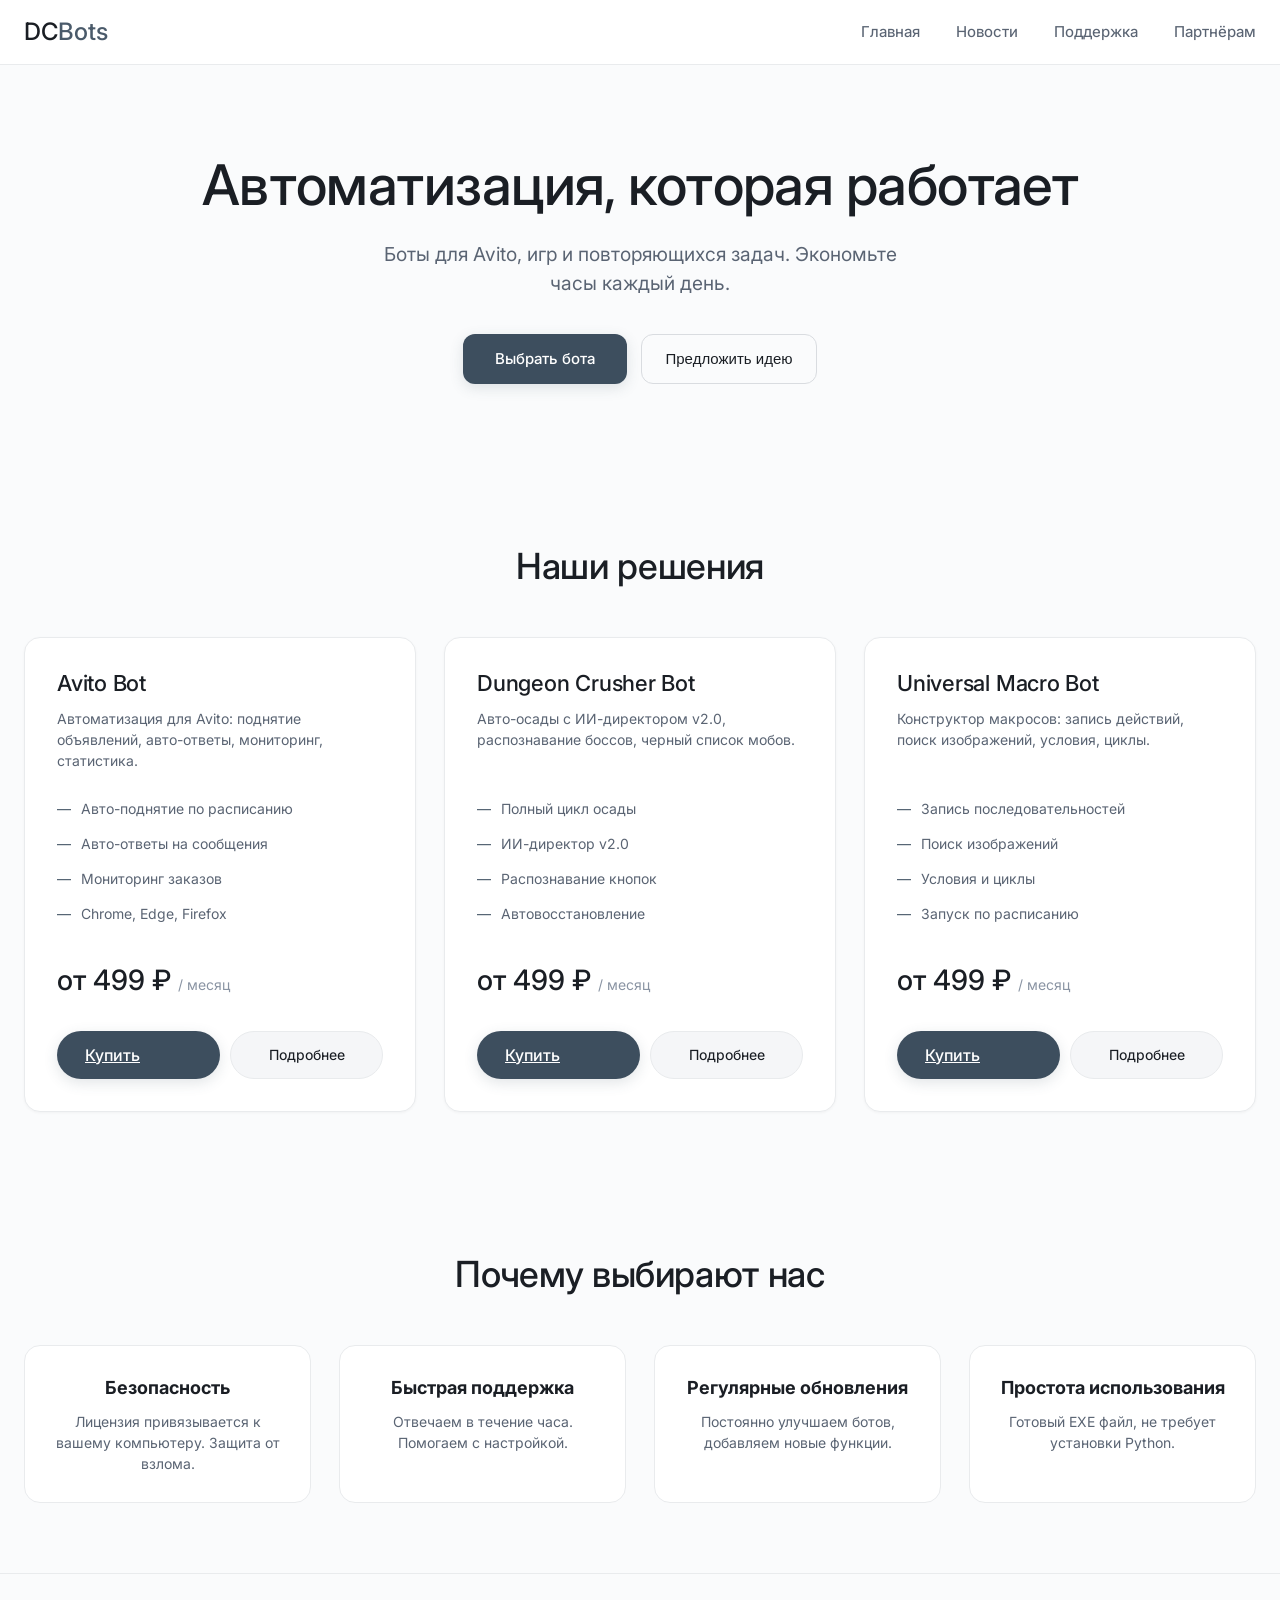
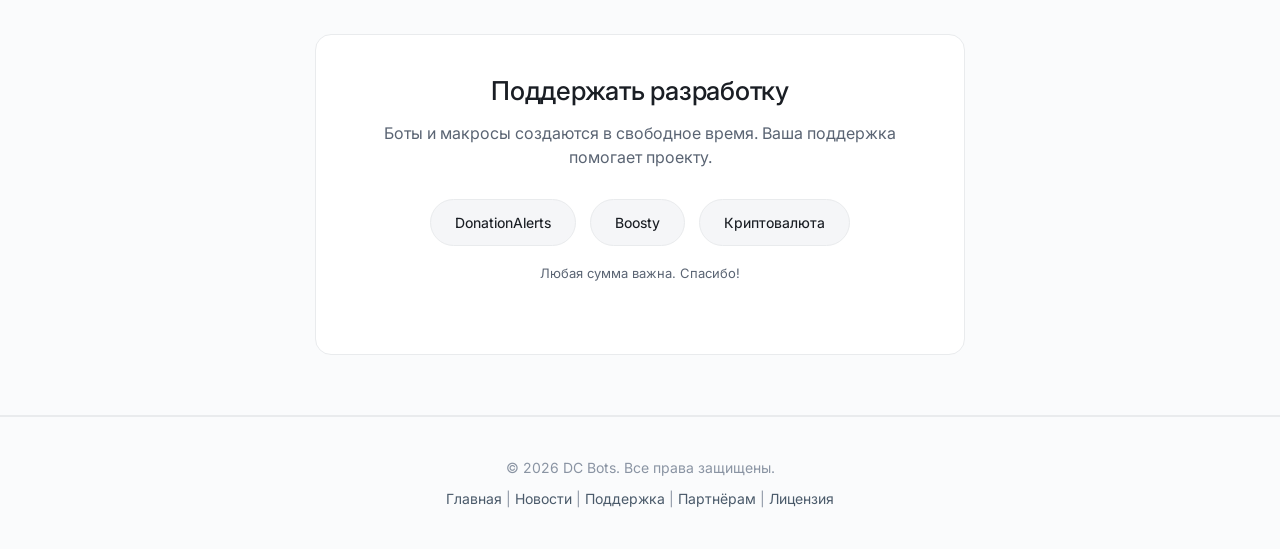
==== index.html @ a315b51d "Update index.html" ====
<!DOCTYPE html>
<html lang="ru">
	<head>
		<link rel="icon" type="image/png" href="/favicon-96x96.png" sizes="96x96" />
		<link rel="icon" type="image/svg+xml" href="/favicon.svg" />
		<link rel="shortcut icon" href="/favicon.ico" />
		<link rel="apple-touch-icon" sizes="180x180" href="/apple-touch-icon.png" />
		<meta name="apple-mobile-web-app-title" content="Digital Craft" />
		<link rel="manifest" href="/site.webmanifest" />
		<meta charset="UTF-8">
			<meta name="viewport" content="width=device-width, initial-scale=1.0">
				<title>DC Bots — автоматизация Avito, игр и макросов</title>
				<meta name="description" content="DC Bots: автоматизация для Avito, Dungeon Crusher, Universal Macro Bot.">
					<meta name="keywords" content="автоматизация, бот для авито, бот для игр, макросы">
						<meta name="author" content="DC Bots">
							<meta name="robots" content="index, follow">
								<link rel="icon" href="data:image/svg+xml,%3Csvg xmlns='http://www.w3.org/2000/svg' viewBox='0 0 100 100'%3E%3Crect width='100' height='100' fill='%234a5a6a'/%3E%3Ctext x='50' y='67' text-anchor='middle' fill='white' font-size='50' font-weight='500'%3EDC%3C/text%3E%3C/svg%3E">
									<link rel="canonical" href="https://www.dsbot.su/">
										<link rel="preconnect" href="https://fonts.googleapis.com">
											<link rel="preconnect" href="https://fonts.gstatic.com" crossorigin="">
												<link href="https://fonts.googleapis.com/css2?family=Inter:ital,opsz,wght@0,14..32,100..900;1,14..32,100..900&display=swap" rel="stylesheet">
													<style>
														* { margin: 0; padding: 0; box-sizing: border-box; }
														:root {
														--bg: #fafbfc; --card: #fff; --border: #e9ebed; --border-hover: #d9dce0;
														--text: #1a1e24; --text-secondary: #5a6473; --text-muted: #8a94a3;
														--accent: #4a5a6a; --accent-hover: #2c3a4a; --cta: #3d4e5e; --cta-hover: #2c3a4a;
														}
														body { font-family: 'Inter', sans-serif; background: var(--bg); color: var(--text); line-height: 1.5; min-height: 100vh; }
														.container { max-width: 1280px; margin: 0 auto; padding: 0 24px; }
														h1, h2, h3 { font-weight: 500; line-height: 1.25; letter-spacing: -0.01em; }
														h1 { font-size: clamp(2.25rem, 5vw, 3.5rem); margin-bottom: 1.25rem; }
														h2 { font-size: clamp(1.75rem, 3.5vw, 2.25rem); margin-bottom: 0.75rem; }
														.header { position: fixed; top: 0; left: 0; right: 0; z-index: 1000; padding: 14px 0; background: rgba(255,255,255,0.92); backdrop-filter: blur(8px); border-bottom: 1px solid var(--border); }
														.header-inner { display: flex; justify-content: space-between; align-items: center; flex-wrap: wrap; gap: 24px; }
														.logo { font-size: 24px; font-weight: 500; color: var(--text); text-decoration: none; }
														.logo span { color: var(--accent); }
														.nav { display: flex; gap: 36px; flex-wrap: wrap; }
														.nav a { color: var(--text-secondary); text-decoration: none; font-weight: 450; font-size: 15px; padding: 6px 0; }
														.nav a:hover { color: var(--text); }
														.btn { display: inline-flex; align-items: center; justify-content: center; padding: 10px 24px; border-radius: 12px; text-decoration: none; font-weight: 450; font-size: 15px; transition: all 0.2s; cursor: pointer; border: none; gap: 8px; white-space: nowrap; }
														.btn-primary { background: var(--accent); color: white; }
														.btn-primary:hover { background: var(--accent-hover); transform: translateY(-1px); box-shadow: 0 4px 12px rgba(0,0,0,0.08); }
														.btn-outline { background: transparent; border: 1px solid var(--border-hover); color: var(--text); }
														.btn-outline:hover { border-color: var(--accent); background: #f5f6f8; }
														.btn-buy { background: var(--cta); color: white; font-weight: 500; padding: 12px 28px; box-shadow: 0 4px 14px rgba(61,78,94,0.15); border-radius: 40px; }
														.btn-buy:hover { background: var(--cta-hover); transform: translateY(-2px); box-shadow: 0 6px 18px rgba(61,78,94,0.2); }
														.hero { padding: 150px 0 90px; text-align: center; }
														.hero p { font-size: 1.2rem; color: var(--text-secondary); max-width: 560px; margin: 0 auto 36px; }
														.hero-buttons { display: flex; gap: 14px; justify-content: center; flex-wrap: wrap; }
														.hero-buttons .btn-primary { background: var(--cta); box-shadow: 0 4px 14px rgba(61,78,94,0.15); font-weight: 500; padding: 14px 32px; }
														.bots { padding: 70px 0; }
														.section-title { text-align: center; margin-bottom: 48px; }
														.grid { display: grid; grid-template-columns: repeat(auto-fit, minmax(320px, 1fr)); gap: 28px; }
														.bot-card { background: var(--card); border: 1px solid var(--border); border-radius: 16px; padding: 32px; display: flex; flex-direction: column; box-shadow: 0 1px 3px rgba(0,0,0,0.04); transition: all 0.2s; }
														.bot-card:hover { transform: translateY(-4px); border-color: var(--border-hover); box-shadow: 0 12px 28px rgba(0,0,0,0.08); }
														.bot-card h3 { font-size: 22px; margin-bottom: 10px; }
														.bot-card p { color: var(--text-secondary); margin-bottom: 20px; font-size: 14px; flex-grow: 1; }
														.bot-features { list-style: none; margin-bottom: 28px; }
														.bot-features li { padding: 7px 0; color: var(--text-secondary); font-size: 14px; display: flex; align-items: center; gap: 10px; }
														.bot-features li::before { content: "—"; color: var(--accent); }
														.price { font-size: 28px; font-weight: 500; margin-bottom: 20px; }
														.price small { font-size: 14px; color: var(--text-muted); font-weight: 400; }
														.bot-actions { display: flex; gap: 10px; margin-top: 10px; }
														.bot-actions .btn-buy { flex: 1; }
														.bot-actions .bot-link { flex: 1; display: inline-flex; align-items: center; justify-content: center; padding: 12px 22px; background: #f5f6f8; border: 1px solid var(--border); color: var(--text); text-decoration: none; border-radius: 40px; font-weight: 450; font-size: 14px; }
														.bot-actions .bot-link:hover { background: var(--bg); border-color: var(--border-hover); }
														.features { padding: 70px 0; background: transparent; }
														.features-grid { display: grid; grid-template-columns: repeat(auto-fit, minmax(250px, 1fr)); gap: 28px; }
														.feature-item { text-align: center; padding: 28px 22px; background: var(--card); border: 1px solid var(--border); border-radius: 16px; }
														.feature-item h4 { margin-bottom: 10px; font-size: 18px; }
														.feature-item p { color: var(--text-secondary); font-size: 14px; }
														.support-author { padding: 60px 0; border-top: 1px solid var(--border); border-bottom: 1px solid var(--border); }
														.support-card { background: var(--card); border: 1px solid var(--border); border-radius: 16px; padding: 40px 36px; text-align: center; max-width: 650px; margin: 0 auto; }
														.support-card h3 { font-size: 26px; margin-bottom: 14px; }
														.support-card p { color: var(--text-secondary); margin-bottom: 30px; }
														.support-buttons { display: flex; gap: 14px; justify-content: center; flex-wrap: wrap; }
														.btn-donate, .btn-boosty, .btn-crypto { padding: 12px 24px; border-radius: 40px; text-decoration: none; font-weight: 450; font-size: 14px; border: 1px solid var(--border); background: #f5f6f8; color: var(--text); }
														.btn-donate:hover, .btn-boosty:hover, .btn-crypto:hover { background: var(--bg); border-color: var(--border-hover); }
														.support-note { font-size: 13px; color: var(--text-muted); margin-top: 18px; }

														/* Модальные окна */
														.modal { display: none; position: fixed; z-index: 9999; left: 0; top: 0; width: 100%; height: 100%; background: rgba(0,0,0,0.4); backdrop-filter: blur(4px); align-items: center; justify-content: center; }
														.modal-content { background: var(--card); width: 90%; max-width: 650px; max-height: 80vh; overflow-y: auto; border-radius: 20px; border: 1px solid var(--border); box-shadow: 0 20px 40px rgba(0,0,0,0.15); }
														.modal-header { padding: 22px 26px; border-bottom: 1px solid var(--border); display: flex; justify-content: space-between; align-items: center; position: sticky; top: 0; background: var(--card); z-index: 10; }
														.modal-header h2 { font-size: 22px; margin: 0; font-weight: 500; }
														.close-modal { color: var(--text-muted); font-size: 28px; cursor: pointer; line-height: 1; }
														.close-modal:hover { color: var(--text); }
														.modal-body { padding: 24px; }
														.modal-body input, .modal-body textarea, .modal-body select { width: 100%; padding: 13px 16px; margin-bottom: 16px; background: #f5f6f8; border: 1px solid var(--border); border-radius: 12px; font-family: inherit; font-size: 15px; }
														.modal-body input:focus, .modal-body textarea:focus, .modal-body select:focus { outline: none; border-color: var(--accent); }
														.modal-body textarea { resize: vertical; min-height: 100px; }
														.modal-body button { width: 100%; background: var(--cta); color: white; border: none; padding: 14px; border-radius: 40px; font-size: 15px; font-weight: 500; cursor: pointer; box-shadow: 0 4px 14px rgba(61,78,94,0.15); }
														.modal-body button:hover { background: var(--cta-hover); }
														.detail-section { margin-bottom: 20px; }
														.detail-section h3 { font-size: 16px; margin-bottom: 10px; color: var(--text); }
														.detail-section ul { list-style: none; display: grid; grid-template-columns: repeat(2, 1fr); gap: 6px 16px; }
														.detail-section li { padding: 5px 0; color: var(--text-secondary); font-size: 13px; display: flex; align-items: center; gap: 8px; }
														.detail-section li::before { content: "—"; color: var(--accent); }
														.price-block { text-align: center; padding: 16px; background: #f5f6f8; border-radius: 12px; margin: 16px 0; }
														.price-block .price { font-size: 32px; margin-bottom: 5px; }

														.footer { border-top: 1px solid var(--border); padding: 40px 0; text-align: center; color: var(--text-muted); font-size: 14px; }
														.footer a { color: var(--accent); text-decoration: none; }
														.footer a:hover { color: var(--accent-hover); text-decoration: underline; }
														.loader-wrapper { position: fixed; top: 0; left: 0; width: 100%; height: 100%; background: var(--bg); display: flex; justify-content: center; align-items: center; z-index: 9998; transition: opacity 0.4s; }
														.loader { text-align: center; }
														.loader-logo { font-size: 48px; font-weight: 300; color: var(--accent); }
														.loader-text { margin-top: 16px; font-size: 16px; color: var(--accent); }
														.loader-dots { display: flex; justify-content: center; gap: 8px; margin-top: 16px; }
														.loader-dot { width: 10px; height: 10px; background: var(--accent); border-radius: 50%; animation: dotPulse 1.2s infinite; }
														.loader-dot:nth-child(2) { animation-delay: 0.2s; }
														.loader-dot:nth-child(3) { animation-delay: 0.4s; }
														@keyframes dotPulse { 0%,100%{opacity:0.6;transform:scale(1);} 50%{opacity:1;transform:scale(1.4);} }
														.loader-wrapper.hide { opacity: 0; visibility: hidden; }
														@media (max-width: 768px) {
														.container { padding: 0 18px; }
														.hero { padding: 130px 0 60px; }
														.header-inner { flex-direction: column; text-align: center; }
														.nav { justify-content: center; gap: 22px; }
														.grid { grid-template-columns: 1fr; }
														.support-buttons { flex-direction: column; }
														.btn-donate, .btn-boosty, .btn-crypto { width: 100%; }
														.bot-actions { flex-direction: column; }
														.detail-section ul { grid-template-columns: 1fr; }
														}
													</style>
												</head>
	<body>
		<div class="loader-wrapper" id="loader">
			<div class="loader">
				<div class="loader-logo">DC</div>
				<div class="loader-text">DC Bots</div>
				<div class="loader-dots">
					<div class="loader-dot"></div>
					<div class="loader-dot"></div>
					<div class="loader-dot"></div>
				</div>
			</div>
		</div>

		<script>
			window.addEventListener('load', function() {
			const loader = document.getElementById('loader');
			loader.classList.add('hide');
			setTimeout(() => loader.remove(), 400);
			});
		</script>

		<header class="header">
			<div class="container header-inner">
				<a href="index.html" class="logo">
					DC<span>Bots</span>
				</a>
				<div class="nav">
					<a href="index.html">Главная</a>
					<a href="news.html">Новости</a>
					<a href="support.html">Поддержка</a>
					<a href="partners.html">Партнёрам</a>
				</div>
			</div>
		</header>

		<section class="hero">
			<div class="container">
				<h1>Автоматизация, которая работает</h1>
				<p>Боты для Avito, игр и повторяющихся задач. Экономьте часы каждый день.</p>
				<div class="hero-buttons">
					<a href="#bots" class="btn btn-primary">Выбрать бота</a>
					<button class="btn btn-outline" id="openIdeaModalBtn">Предложить идею</button>
				</div>
			</div>
		</section>

		<!-- Модальное окно "Предложить идею" -->
		<div id="ideaModal" class="modal">
			<div class="modal-content">
				<div class="modal-header">
					<h2>Предложить идею</h2>
					<span class="close-modal" onclick="closeModal('ideaModal')">&times;</span>
				</div>
				<div class="modal-body">
					<form action="https://formsubmit.co/cheltypo@gmail.com" method="POST">
						<input type="hidden" name="_subject" value="Новая идея с сайта DC Bots">
							<input type="hidden" name="_captcha" value="false">
								<input type="text" name="name" placeholder="Ваше имя" required="">
									<input type="email" name="email" placeholder="Ваш email" required="">
										<textarea name="message" placeholder="Опишите вашу идею..." required=""></textarea>
										<button type="submit">Отправить</button>
									</form>
				</div>
			</div>
		</div>

		<!-- Модальное окно "Купить" -->
		<div id="buyModal" class="modal">
			<div class="modal-content">
				<div class="modal-header">
					<h2 id="buyModalTitle">Оформление заказа</h2>
					<span class="close-modal" onclick="closeModal('buyModal')">&times;</span>
				</div>
				<div class="modal-body">
					<form action="https://formsubmit.co/cheltypo@gmail.com" method="POST">
						<input type="hidden" name="_subject" value="Заказ с сайта DC Bots">
							<input type="hidden" name="_captcha" value="false">
								<input type="hidden" name="product" id="buyProduct">
									<input type="hidden" name="tariff" id="buyTariff">
										<input type="text" name="name" placeholder="Ваше имя" required="">
											<input type="text" name="contact" placeholder="Telegram или Email" required="">
												<select name="payment_method" required="">
													<option value="">Способ оплаты</option>
													<option value="Карта Сбербанк">Карта Сбербанк</option>
													<option value="Карта Тинькофф">Карта Тинькофф</option>
													<option value="ЮMoney">ЮMoney</option>
													<option value="Криптовалюта USDT">Криптовалюта USDT</option>
												</select>
												<textarea name="comment" placeholder="Комментарий (необязательно)"></textarea>
												<button type="submit">Отправить заявку</button>
											</form>
					<p style="color: var(--text-muted); font-size: 12px; text-align: center; margin-top: 15px;">После отправки с вами свяжутся для уточнения деталей.</p>
				</div>
			</div>
		</div>

		<!-- Модальное окно "Подробнее" для Avito Bot -->
		<div id="detailAvitoModal" class="modal">
			<div class="modal-content">
				<div class="modal-header">
					<h2>Avito Bot</h2>
					<span class="close-modal" onclick="closeModal('detailAvitoModal')">&times;</span>
				</div>
				<div class="modal-body">
					<p style="color: var(--text-secondary); margin-bottom: 16px; font-size: 14px;">Автоматизация для Avito: поднятие объявлений, авто-ответы, мониторинг, статистика.</p>
					<div class="detail-section">
						<h3>Возможности</h3>
						<ul>
							<li>Авто-поднятие по расписанию</li>
							<li>Авто-ответы на сообщения</li>
							<li>Мониторинг заказов</li>
							<li>Статистика просмотров</li>
							<li>Chrome, Edge, Firefox</li>
							<li>Уведомления в Telegram</li>
						</ul>
					</div>
					<div class="price-block">
						<div class="price">
							от 499 ₽ <small>/ месяц</small>
						</div>
						<p style="color: var(--text-muted); font-size: 13px;">3 месяца — 1199 ₽ • Навсегда — 2999 ₽</p>
					</div>
					<div style="display: flex; gap: 12px;">
						<button class="btn-buy" style="flex: 1;" onclick="closeModal('detailAvitoModal'); openBuyModal('Avito Bot', '1 месяц - 499 ₽');">Купить</button>
						<button class="btn-outline" style="flex: 1; border-radius: 40px;" onclick="closeModal('detailAvitoModal');">Закрыть</button>
					</div>
				</div>
			</div>
		</div>

		<!-- Модальное окно "Подробнее" для Dungeon Crusher Bot -->
		<div id="detailDungeonModal" class="modal">
			<div class="modal-content">
				<div class="modal-header">
					<h2>Dungeon Crusher Bot</h2>
					<span class="close-modal" onclick="closeModal('detailDungeonModal')">&times;</span>
				</div>
				<div class="modal-body">
					<p style="color: var(--text-secondary); margin-bottom: 16px; font-size: 14px;">Авто-осады с ИИ-директором v2.0. Бот учится на ваших действиях.</p>
					<div class="detail-section">
						<h3>Возможности</h3>
						<ul>
							<li>Полный цикл осады</li>
							<li>ИИ-директор v2.0</li>
							<li>Распознавание кнопок</li>
							<li>Черный список мобов</li>
							<li>Автовосстановление</li>
							<li>Статистика и графики</li>
						</ul>
					</div>
					<div class="price-block">
						<div class="price">
							от 499 ₽ <small>/ месяц</small>
						</div>
						<p style="color: var(--text-muted); font-size: 13px;">3 месяца — 1199 ₽ • Навсегда — 2999 ₽</p>
					</div>
					<div style="display: flex; gap: 12px;">
						<button class="btn-buy" style="flex: 1;" onclick="closeModal('detailDungeonModal'); openBuyModal('Dungeon Crusher Bot', '1 месяц - 499 ₽');">Купить</button>
						<button class="btn-outline" style="flex: 1; border-radius: 40px;" onclick="closeModal('detailDungeonModal');">Закрыть</button>
					</div>
				</div>
			</div>
		</div>

		<!-- Модальное окно "Подробнее" для Universal Macro Bot -->
		<div id="detailMacroModal" class="modal">
			<div class="modal-content">
				<div class="modal-header">
					<h2>Universal Macro Bot</h2>
					<span class="close-modal" onclick="closeModal('detailMacroModal')">&times;</span>
				</div>
				<div class="modal-body">
					<p style="color: var(--text-secondary); margin-bottom: 16px; font-size: 14px;">Конструктор макросов: запись, поиск изображений, условия, циклы.</p>
					<div class="detail-section">
						<h3>Возможности</h3>
						<ul>
							<li>Запись действий</li>
							<li>Поиск изображений</li>
							<li>Условия (if/else)</li>
							<li>Циклы (for/while)</li>
							<li>Запуск по расписанию</li>
							<li>Визуальный редактор</li>
						</ul>
					</div>
					<div class="price-block">
						<div class="price">
							от 499 ₽ <small>/ месяц</small>
						</div>
						<p style="color: var(--text-muted); font-size: 13px;">3 месяца — 1199 ₽ • Навсегда — 2999 ₽</p>
					</div>
					<div style="display: flex; gap: 12px;">
						<button class="btn-buy" style="flex: 1;" onclick="closeModal('detailMacroModal'); openBuyModal('Universal Macro Bot', '1 месяц - 499 ₽');">Купить</button>
						<button class="btn-outline" style="flex: 1; border-radius: 40px;" onclick="closeModal('detailMacroModal');">Закрыть</button>
					</div>
				</div>
			</div>
		</div>

		<!-- Модальное окно "Лицензия" -->
		<div id="licenseModal" class="modal">
			<div class="modal-content">
				<div class="modal-header">
					<h2>Лицензионное соглашение</h2>
					<span class="close-modal" onclick="closeModal('licenseModal')">&times;</span>
				</div>
				<div class="modal-body">
					<p style="margin-bottom: 16px;">© 2026 DC Bots. Все права защищены.</p>
					<p style="margin-bottom: 16px;">Настоящее лицензионное соглашение регулирует использование материалов сайта dsbot.su и программного обеспечения DC Bots.</p>
					<h3 style="font-size: 16px; margin: 16px 0 8px;">1. Авторские права</h3>
					<p style="color: var(--text-secondary); font-size: 14px;">Все материалы сайта являются интеллектуальной собственностью DC Bots.</p>
					<h3 style="font-size: 16px; margin: 16px 0 8px;">2. Использование материалов</h3>
					<p style="color: var(--text-secondary); font-size: 14px;">Запрещается копирование, распространение, модификация материалов без письменного разрешения.</p>
					<h3 style="font-size: 16px; margin: 16px 0 8px;">3. Программное обеспечение</h3>
					<p style="color: var(--text-secondary); font-size: 14px;">Программы распространяются на условиях платной лицензии. Запрещается декомпиляция и передача ключей третьим лицам.</p>
					<button class="btn-buy" style="width: 100%; margin-top: 20px;" onclick="closeModal('licenseModal')">Закрыть</button>
				</div>
			</div>
		</div>

		<section id="bots" class="bots">
			<div class="container">
				<h2 class="section-title">Наши решения</h2>
				<div class="grid">
					<div class="bot-card">
						<h3>Avito Bot</h3>
						<p>Автоматизация для Avito: поднятие объявлений, авто-ответы, мониторинг, статистика.</p>
						<ul class="bot-features">
							<li>Авто-поднятие по расписанию</li>
							<li>Авто-ответы на сообщения</li>
							<li>Мониторинг заказов</li>
							<li>Chrome, Edge, Firefox</li>
						</ul>
						<div class="price">
							от 499 ₽ <small>/ месяц</small>
						</div>
						<div class="bot-actions">
							<a href="#" class="btn-buy" onclick="openBuyModal('Avito Bot', '1 месяц - 499 ₽'); return false;">Купить</a>
							<a href="#" class="bot-link" onclick="openModal('detailAvitoModal'); return false;">Подробнее</a>
						</div>
					</div>
					<div class="bot-card">
						<h3>Dungeon Crusher Bot</h3>
						<p>Авто-осады с ИИ-директором v2.0, распознавание боссов, черный список мобов.</p>
						<ul class="bot-features">
							<li>Полный цикл осады</li>
							<li>ИИ-директор v2.0</li>
							<li>Распознавание кнопок</li>
							<li>Автовосстановление</li>
						</ul>
						<div class="price">
							от 499 ₽ <small>/ месяц</small>
						</div>
						<div class="bot-actions">
							<a href="#" class="btn-buy" onclick="openBuyModal('Dungeon Crusher Bot', '1 месяц - 499 ₽'); return false;">Купить</a>
							<a href="#" class="bot-link" onclick="openModal('detailDungeonModal'); return false;">Подробнее</a>
						</div>
					</div>
					<div class="bot-card">
						<h3>Universal Macro Bot</h3>
						<p>Конструктор макросов: запись действий, поиск изображений, условия, циклы.</p>
						<ul class="bot-features">
							<li>Запись последовательностей</li>
							<li>Поиск изображений</li>
							<li>Условия и циклы</li>
							<li>Запуск по расписанию</li>
						</ul>
						<div class="price">
							от 499 ₽ <small>/ месяц</small>
						</div>
						<div class="bot-actions">
							<a href="#" class="btn-buy" onclick="openBuyModal('Universal Macro Bot', '1 месяц - 499 ₽'); return false;">Купить</a>
							<a href="#" class="bot-link" onclick="openModal('detailMacroModal'); return false;">Подробнее</a>
						</div>
					</div>
				</div>
			</div>
		</section>

		<section class="features">
			<div class="container">
				<h2 class="section-title">Почему выбирают нас</h2>
				<div class="features-grid">
					<div class="feature-item">
						<h4>Безопасность</h4>
						<p>Лицензия привязывается к вашему компьютеру. Защита от взлома.</p>
					</div>
					<div class="feature-item">
						<h4>Быстрая поддержка</h4>
						<p>Отвечаем в течение часа. Помогаем с настройкой.</p>
					</div>
					<div class="feature-item">
						<h4>Регулярные обновления</h4>
						<p>Постоянно улучшаем ботов, добавляем новые функции.</p>
					</div>
					<div class="feature-item">
						<h4>Простота использования</h4>
						<p>Готовый EXE файл, не требует установки Python.</p>
					</div>
				</div>
			</div>
		</section>

		<section class="support-author">
			<div class="container">
				<div class="support-card">
					<h3>Поддержать разработку</h3>
					<p>Боты и макросы создаются в свободное время. Ваша поддержка помогает проекту.</p>
					<div class="support-buttons">
						<a href="https://www.donationalerts.com/r/alibobao" target="_blank" class="btn-donate">DonationAlerts</a>
						<a href="https://boosty.to/alibobao/single-payment/donation/793850/target?share=target_link" target="_blank" class="btn-boosty">Boosty</a>
						<a href="#" class="btn-crypto" id="cryptoBtn">Криптовалюта</a>
					</div>
					<div id="cryptoAddresses" style="display: none; margin-top: 15px;">
						<p>
							<strong>USDT (TRC20):</strong> TXxxx...yyy
						</p>
						<p>
							<strong>BTC:</strong> bc1q...xyz
						</p>
					</div>
					<p class="support-note">Любая сумма важна. Спасибо!</p>
				</div>
			</div>
		</section>

		<footer class="footer">
			<div class="container">
				<p>© 2026 DC Bots. Все права защищены.</p>
				<p style="margin-top: 10px;">
					<a href="index.html">Главная</a> |
					<a href="news.html">Новости</a> |
					<a href="support.html">Поддержка</a> |
					<a href="partners.html">Партнёрам</a> |
					<a href="#" onclick="openModal('licenseModal'); return false;">Лицензия</a>
				</p>
			</div>
		</footer>

		<script>
			function openModal(modalId) {
			document.getElementById(modalId).style.display = 'flex';
			document.body.style.overflow = 'hidden';
			}

			function closeModal(modalId) {
			document.getElementById(modalId).style.display = 'none';
			document.body.style.overflow = 'auto';
			}

			function openBuyModal(product, tariff) {
			document.getElementById('buyProduct').value = product;
			document.getElementById('buyTariff').value = tariff;
			document.getElementById('buyModalTitle').textContent = product + ' — ' + tariff;
			openModal('buyModal');
			}

			document.getElementById('openIdeaModalBtn').addEventListener('click', () => openModal('ideaModal'));

			window.addEventListener('click', (e) => {
			if (e.target.classList.contains('modal')) {
			e.target.style.display = 'none';
			document.body.style.overflow = 'auto';
			}
			});

			document.addEventListener('keydown', (e) => {
			if (e.key === 'Escape') {
			document.querySelectorAll('.modal').forEach(m => { m.style.display = 'none'; });
			document.body.style.overflow = 'auto';
			}
			});

			document.getElementById('cryptoBtn')?.addEventListener('click', (e) => {
			e.preventDefault();
			const div = document.getElementById('cryptoAddresses');
			div.style.display = div.style.display === 'none' ? 'block' : 'none';
			});
		</script>
	</body>
</html>
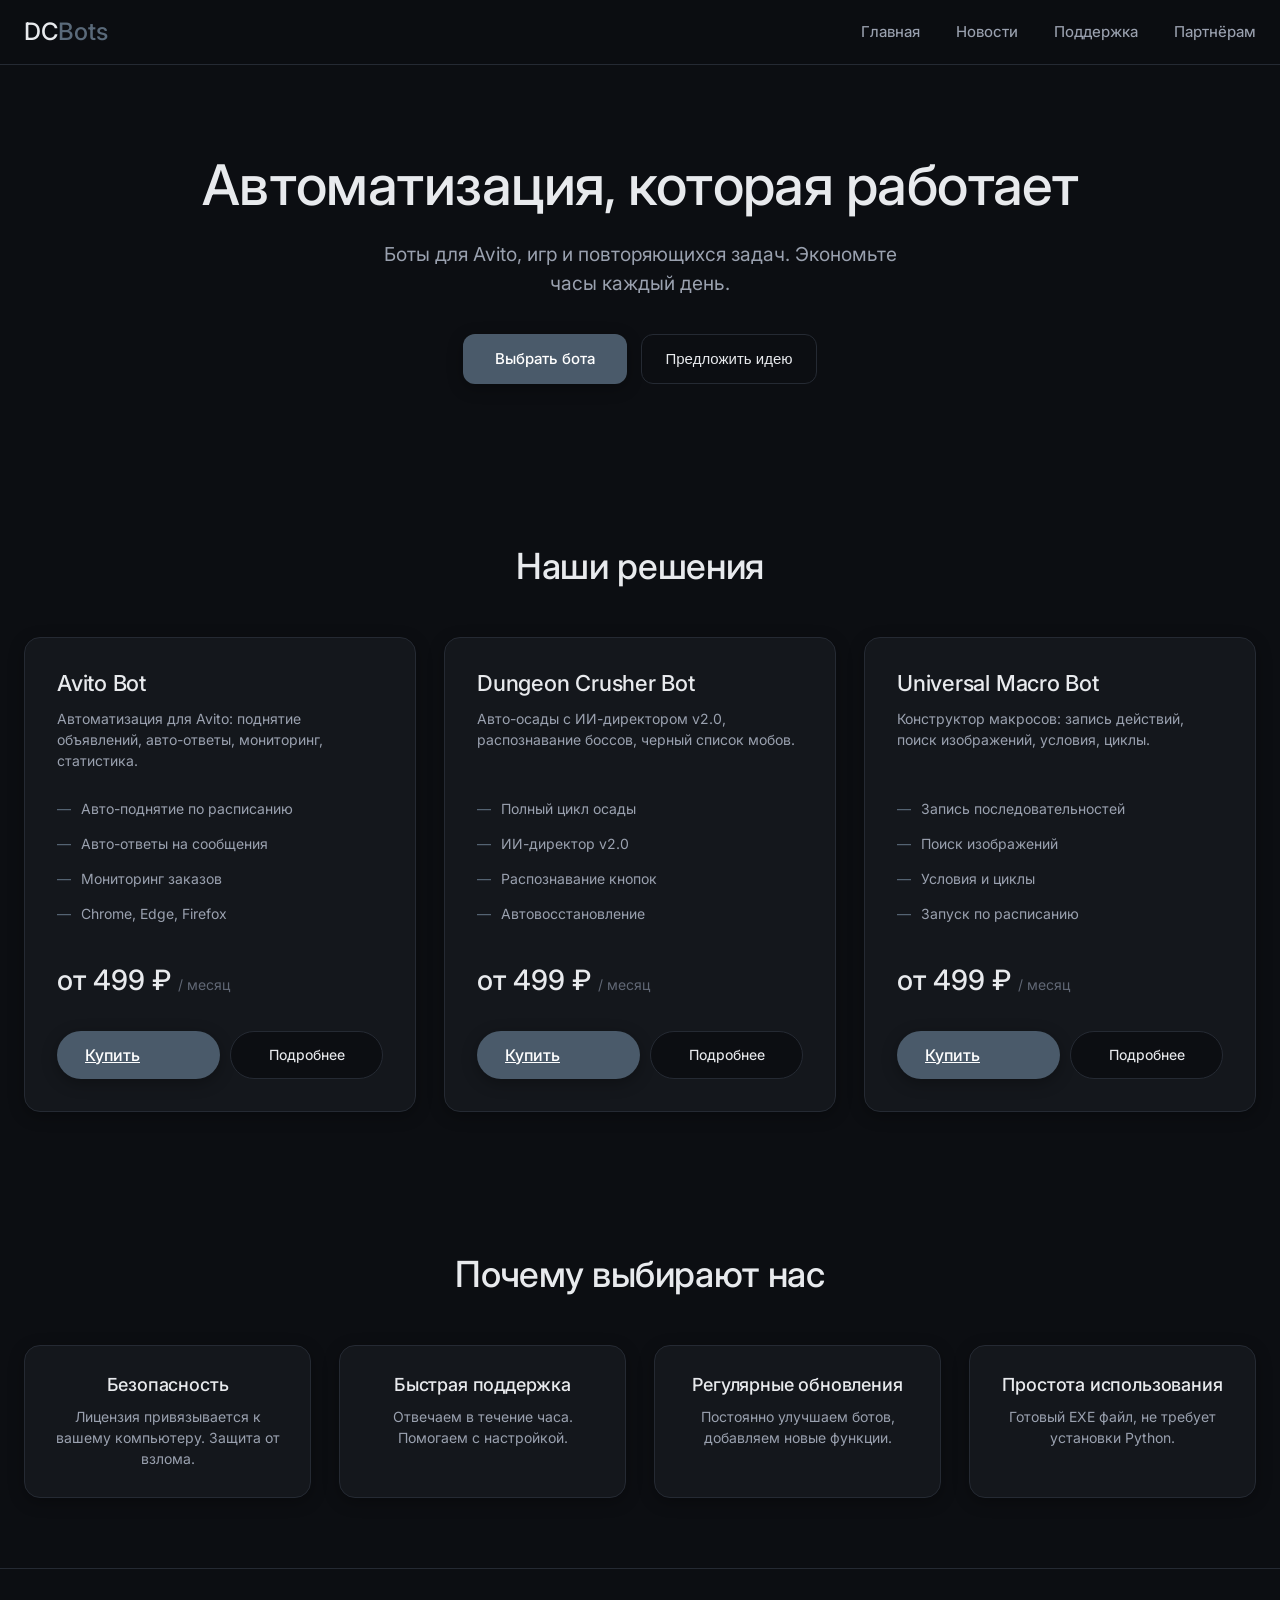
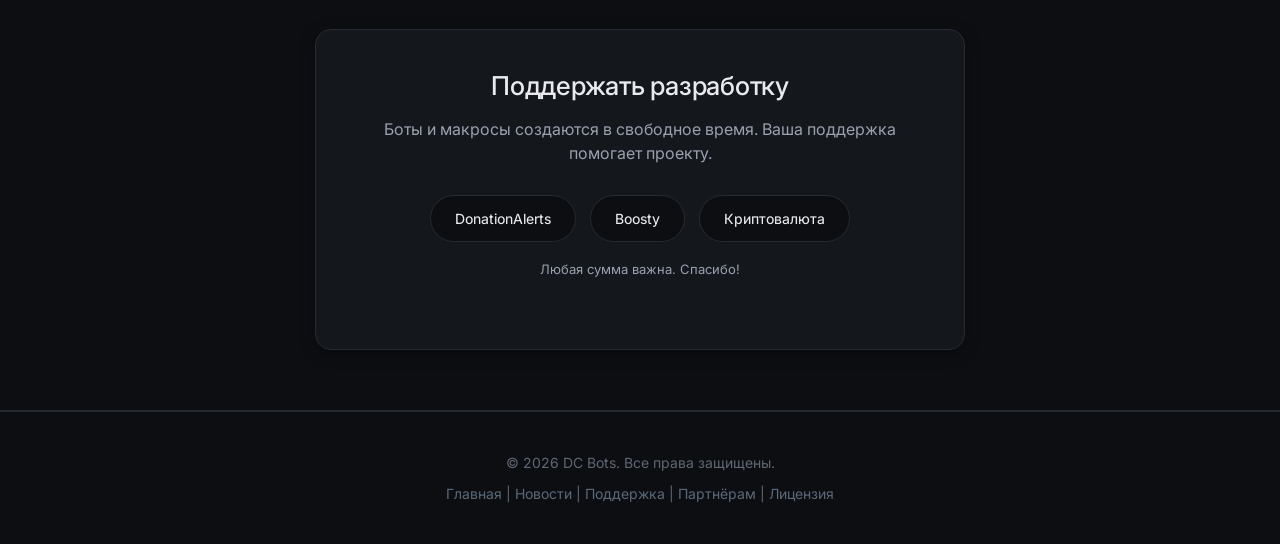
==== commit fe622a15: "Update index.html" ====
--- a/index.html
+++ b/index.html
@@ -1,12 +1,6 @@
 <!DOCTYPE html>
 <html lang="ru">
 	<head>
-		<link rel="icon" type="image/png" href="/favicon-96x96.png" sizes="96x96" />
-		<link rel="icon" type="image/svg+xml" href="/favicon.svg" />
-		<link rel="shortcut icon" href="/favicon.ico" />
-		<link rel="apple-touch-icon" sizes="180x180" href="/apple-touch-icon.png" />
-		<meta name="apple-mobile-web-app-title" content="Digital Craft" />
-		<link rel="manifest" href="/site.webmanifest" />
 		<meta charset="UTF-8">
 			<meta name="viewport" content="width=device-width, initial-scale=1.0">
 				<title>DC Bots — автоматизация Avito, игр и макросов</title>
@@ -14,118 +8,25 @@
 					<meta name="keywords" content="автоматизация, бот для авито, бот для игр, макросы">
 						<meta name="author" content="DC Bots">
 							<meta name="robots" content="index, follow">
-								<link rel="icon" href="data:image/svg+xml,%3Csvg xmlns='http://www.w3.org/2000/svg' viewBox='0 0 100 100'%3E%3Crect width='100' height='100' fill='%234a5a6a'/%3E%3Ctext x='50' y='67' text-anchor='middle' fill='white' font-size='50' font-weight='500'%3EDC%3C/text%3E%3C/svg%3E">
-									<link rel="canonical" href="https://www.dsbot.su/">
-										<link rel="preconnect" href="https://fonts.googleapis.com">
-											<link rel="preconnect" href="https://fonts.gstatic.com" crossorigin="">
-												<link href="https://fonts.googleapis.com/css2?family=Inter:ital,opsz,wght@0,14..32,100..900;1,14..32,100..900&display=swap" rel="stylesheet">
-													<style>
-														* { margin: 0; padding: 0; box-sizing: border-box; }
-														:root {
-														--bg: #fafbfc; --card: #fff; --border: #e9ebed; --border-hover: #d9dce0;
-														--text: #1a1e24; --text-secondary: #5a6473; --text-muted: #8a94a3;
-														--accent: #4a5a6a; --accent-hover: #2c3a4a; --cta: #3d4e5e; --cta-hover: #2c3a4a;
-														}
-														body { font-family: 'Inter', sans-serif; background: var(--bg); color: var(--text); line-height: 1.5; min-height: 100vh; }
-														.container { max-width: 1280px; margin: 0 auto; padding: 0 24px; }
-														h1, h2, h3 { font-weight: 500; line-height: 1.25; letter-spacing: -0.01em; }
-														h1 { font-size: clamp(2.25rem, 5vw, 3.5rem); margin-bottom: 1.25rem; }
-														h2 { font-size: clamp(1.75rem, 3.5vw, 2.25rem); margin-bottom: 0.75rem; }
-														.header { position: fixed; top: 0; left: 0; right: 0; z-index: 1000; padding: 14px 0; background: rgba(255,255,255,0.92); backdrop-filter: blur(8px); border-bottom: 1px solid var(--border); }
-														.header-inner { display: flex; justify-content: space-between; align-items: center; flex-wrap: wrap; gap: 24px; }
-														.logo { font-size: 24px; font-weight: 500; color: var(--text); text-decoration: none; }
-														.logo span { color: var(--accent); }
-														.nav { display: flex; gap: 36px; flex-wrap: wrap; }
-														.nav a { color: var(--text-secondary); text-decoration: none; font-weight: 450; font-size: 15px; padding: 6px 0; }
-														.nav a:hover { color: var(--text); }
-														.btn { display: inline-flex; align-items: center; justify-content: center; padding: 10px 24px; border-radius: 12px; text-decoration: none; font-weight: 450; font-size: 15px; transition: all 0.2s; cursor: pointer; border: none; gap: 8px; white-space: nowrap; }
-														.btn-primary { background: var(--accent); color: white; }
-														.btn-primary:hover { background: var(--accent-hover); transform: translateY(-1px); box-shadow: 0 4px 12px rgba(0,0,0,0.08); }
-														.btn-outline { background: transparent; border: 1px solid var(--border-hover); color: var(--text); }
-														.btn-outline:hover { border-color: var(--accent); background: #f5f6f8; }
-														.btn-buy { background: var(--cta); color: white; font-weight: 500; padding: 12px 28px; box-shadow: 0 4px 14px rgba(61,78,94,0.15); border-radius: 40px; }
-														.btn-buy:hover { background: var(--cta-hover); transform: translateY(-2px); box-shadow: 0 6px 18px rgba(61,78,94,0.2); }
-														.hero { padding: 150px 0 90px; text-align: center; }
-														.hero p { font-size: 1.2rem; color: var(--text-secondary); max-width: 560px; margin: 0 auto 36px; }
-														.hero-buttons { display: flex; gap: 14px; justify-content: center; flex-wrap: wrap; }
-														.hero-buttons .btn-primary { background: var(--cta); box-shadow: 0 4px 14px rgba(61,78,94,0.15); font-weight: 500; padding: 14px 32px; }
-														.bots { padding: 70px 0; }
-														.section-title { text-align: center; margin-bottom: 48px; }
-														.grid { display: grid; grid-template-columns: repeat(auto-fit, minmax(320px, 1fr)); gap: 28px; }
-														.bot-card { background: var(--card); border: 1px solid var(--border); border-radius: 16px; padding: 32px; display: flex; flex-direction: column; box-shadow: 0 1px 3px rgba(0,0,0,0.04); transition: all 0.2s; }
-														.bot-card:hover { transform: translateY(-4px); border-color: var(--border-hover); box-shadow: 0 12px 28px rgba(0,0,0,0.08); }
-														.bot-card h3 { font-size: 22px; margin-bottom: 10px; }
-														.bot-card p { color: var(--text-secondary); margin-bottom: 20px; font-size: 14px; flex-grow: 1; }
-														.bot-features { list-style: none; margin-bottom: 28px; }
-														.bot-features li { padding: 7px 0; color: var(--text-secondary); font-size: 14px; display: flex; align-items: center; gap: 10px; }
-														.bot-features li::before { content: "—"; color: var(--accent); }
-														.price { font-size: 28px; font-weight: 500; margin-bottom: 20px; }
-														.price small { font-size: 14px; color: var(--text-muted); font-weight: 400; }
-														.bot-actions { display: flex; gap: 10px; margin-top: 10px; }
-														.bot-actions .btn-buy { flex: 1; }
-														.bot-actions .bot-link { flex: 1; display: inline-flex; align-items: center; justify-content: center; padding: 12px 22px; background: #f5f6f8; border: 1px solid var(--border); color: var(--text); text-decoration: none; border-radius: 40px; font-weight: 450; font-size: 14px; }
-														.bot-actions .bot-link:hover { background: var(--bg); border-color: var(--border-hover); }
-														.features { padding: 70px 0; background: transparent; }
-														.features-grid { display: grid; grid-template-columns: repeat(auto-fit, minmax(250px, 1fr)); gap: 28px; }
-														.feature-item { text-align: center; padding: 28px 22px; background: var(--card); border: 1px solid var(--border); border-radius: 16px; }
-														.feature-item h4 { margin-bottom: 10px; font-size: 18px; }
-														.feature-item p { color: var(--text-secondary); font-size: 14px; }
-														.support-author { padding: 60px 0; border-top: 1px solid var(--border); border-bottom: 1px solid var(--border); }
-														.support-card { background: var(--card); border: 1px solid var(--border); border-radius: 16px; padding: 40px 36px; text-align: center; max-width: 650px; margin: 0 auto; }
-														.support-card h3 { font-size: 26px; margin-bottom: 14px; }
-														.support-card p { color: var(--text-secondary); margin-bottom: 30px; }
-														.support-buttons { display: flex; gap: 14px; justify-content: center; flex-wrap: wrap; }
-														.btn-donate, .btn-boosty, .btn-crypto { padding: 12px 24px; border-radius: 40px; text-decoration: none; font-weight: 450; font-size: 14px; border: 1px solid var(--border); background: #f5f6f8; color: var(--text); }
-														.btn-donate:hover, .btn-boosty:hover, .btn-crypto:hover { background: var(--bg); border-color: var(--border-hover); }
-														.support-note { font-size: 13px; color: var(--text-muted); margin-top: 18px; }
-
-														/* Модальные окна */
-														.modal { display: none; position: fixed; z-index: 9999; left: 0; top: 0; width: 100%; height: 100%; background: rgba(0,0,0,0.4); backdrop-filter: blur(4px); align-items: center; justify-content: center; }
-														.modal-content { background: var(--card); width: 90%; max-width: 650px; max-height: 80vh; overflow-y: auto; border-radius: 20px; border: 1px solid var(--border); box-shadow: 0 20px 40px rgba(0,0,0,0.15); }
-														.modal-header { padding: 22px 26px; border-bottom: 1px solid var(--border); display: flex; justify-content: space-between; align-items: center; position: sticky; top: 0; background: var(--card); z-index: 10; }
-														.modal-header h2 { font-size: 22px; margin: 0; font-weight: 500; }
-														.close-modal { color: var(--text-muted); font-size: 28px; cursor: pointer; line-height: 1; }
-														.close-modal:hover { color: var(--text); }
-														.modal-body { padding: 24px; }
-														.modal-body input, .modal-body textarea, .modal-body select { width: 100%; padding: 13px 16px; margin-bottom: 16px; background: #f5f6f8; border: 1px solid var(--border); border-radius: 12px; font-family: inherit; font-size: 15px; }
-														.modal-body input:focus, .modal-body textarea:focus, .modal-body select:focus { outline: none; border-color: var(--accent); }
-														.modal-body textarea { resize: vertical; min-height: 100px; }
-														.modal-body button { width: 100%; background: var(--cta); color: white; border: none; padding: 14px; border-radius: 40px; font-size: 15px; font-weight: 500; cursor: pointer; box-shadow: 0 4px 14px rgba(61,78,94,0.15); }
-														.modal-body button:hover { background: var(--cta-hover); }
-														.detail-section { margin-bottom: 20px; }
-														.detail-section h3 { font-size: 16px; margin-bottom: 10px; color: var(--text); }
-														.detail-section ul { list-style: none; display: grid; grid-template-columns: repeat(2, 1fr); gap: 6px 16px; }
-														.detail-section li { padding: 5px 0; color: var(--text-secondary); font-size: 13px; display: flex; align-items: center; gap: 8px; }
-														.detail-section li::before { content: "—"; color: var(--accent); }
-														.price-block { text-align: center; padding: 16px; background: #f5f6f8; border-radius: 12px; margin: 16px 0; }
-														.price-block .price { font-size: 32px; margin-bottom: 5px; }
-
-														.footer { border-top: 1px solid var(--border); padding: 40px 0; text-align: center; color: var(--text-muted); font-size: 14px; }
-														.footer a { color: var(--accent); text-decoration: none; }
-														.footer a:hover { color: var(--accent-hover); text-decoration: underline; }
-														.loader-wrapper { position: fixed; top: 0; left: 0; width: 100%; height: 100%; background: var(--bg); display: flex; justify-content: center; align-items: center; z-index: 9998; transition: opacity 0.4s; }
-														.loader { text-align: center; }
-														.loader-logo { font-size: 48px; font-weight: 300; color: var(--accent); }
-														.loader-text { margin-top: 16px; font-size: 16px; color: var(--accent); }
-														.loader-dots { display: flex; justify-content: center; gap: 8px; margin-top: 16px; }
-														.loader-dot { width: 10px; height: 10px; background: var(--accent); border-radius: 50%; animation: dotPulse 1.2s infinite; }
-														.loader-dot:nth-child(2) { animation-delay: 0.2s; }
-														.loader-dot:nth-child(3) { animation-delay: 0.4s; }
-														@keyframes dotPulse { 0%,100%{opacity:0.6;transform:scale(1);} 50%{opacity:1;transform:scale(1.4);} }
-														.loader-wrapper.hide { opacity: 0; visibility: hidden; }
-														@media (max-width: 768px) {
-														.container { padding: 0 18px; }
-														.hero { padding: 130px 0 60px; }
-														.header-inner { flex-direction: column; text-align: center; }
-														.nav { justify-content: center; gap: 22px; }
-														.grid { grid-template-columns: 1fr; }
-														.support-buttons { flex-direction: column; }
-														.btn-donate, .btn-boosty, .btn-crypto { width: 100%; }
-														.bot-actions { flex-direction: column; }
-														.detail-section ul { grid-template-columns: 1fr; }
-														}
-													</style>
-												</head>
+
+								<!-- Фавиконы -->
+								<link rel="icon" type="image/png" sizes="96x96" href="/favicon-96x96.png">
+									<link rel="icon" type="image/svg+xml" href="/favicon.svg">
+										<link rel="shortcut icon" href="/favicon.ico">
+											<link rel="apple-touch-icon" sizes="180x180" href="/apple-touch-icon.png">
+												<meta name="apple-mobile-web-app-title" content="DC Bots">
+													<link rel="manifest" href="/site.webmanifest">
+
+														<link rel="canonical" href="https://www.dsbot.su/">
+
+															<!-- Шрифт Inter -->
+															<link rel="preconnect" href="https://fonts.googleapis.com">
+																<link rel="preconnect" href="https://fonts.gstatic.com" crossorigin="">
+																	<link href="https://fonts.googleapis.com/css2?family=Inter:ital,opsz,wght@0,14..32,100..900;1,14..32,100..900&display=swap" rel="stylesheet">
+
+																		<!-- Основной CSS -->
+																		<link rel="stylesheet" href="css/style.css">
+</head>
 	<body>
 		<div class="loader-wrapper" id="loader">
 			<div class="loader">
--- a/css/style.css
+++ b/css/style.css
@@ -0,0 +1,686 @@
+/* ============================================
+   DC BOTS — МРАЧНЫЙ ТЁМНЫЙ СТИЛЬ
+   ============================================ */
+
+* {
+    margin: 0;
+    padding: 0;
+    box-sizing: border-box;
+}
+
+:root {
+    --bg: #0c0e12;
+    --card: #14171c;
+    --card-hover: #181c23;
+    --border: #252a33;
+    --border-hover: #3a4150;
+    --text: #e8eaed;
+    --text-secondary: #9aa1af;
+    --text-muted: #606774;
+    --accent: #5a6a7a;
+    --accent-hover: #6e8092;
+    --cta: #4a5a6a;
+    --cta-hover: #5a6e80;
+    --shadow: 0 4px 16px rgba(0, 0, 0, 0.3);
+    --shadow-hover: 0 8px 24px rgba(0, 0, 0, 0.4);
+}
+
+body {
+    font-family: 'Inter', -apple-system, BlinkMacSystemFont, 'Segoe UI', Roboto, sans-serif;
+    background: var(--bg);
+    color: var(--text);
+    line-height: 1.5;
+    min-height: 100vh;
+    -webkit-font-smoothing: antialiased;
+    -moz-osx-font-smoothing: grayscale;
+}
+
+.container {
+    max-width: 1280px;
+    margin: 0 auto;
+    padding: 0 24px;
+}
+
+h1, h2, h3, h4, h5, h6 {
+    font-weight: 500;
+    line-height: 1.25;
+    letter-spacing: -0.01em;
+    color: var(--text);
+}
+
+h1 {
+    font-size: clamp(2.25rem, 5vw, 3.5rem);
+    margin-bottom: 1.25rem;
+}
+
+h2 {
+    font-size: clamp(1.75rem, 3.5vw, 2.25rem);
+    margin-bottom: 0.75rem;
+}
+
+/* ===== ХЕДЕР ===== */
+.header {
+    position: fixed;
+    top: 0;
+    left: 0;
+    right: 0;
+    z-index: 1000;
+    padding: 14px 0;
+    background: rgba(12, 14, 18, 0.92);
+    backdrop-filter: blur(8px);
+    -webkit-backdrop-filter: blur(8px);
+    border-bottom: 1px solid var(--border);
+}
+
+.header-inner {
+    display: flex;
+    justify-content: space-between;
+    align-items: center;
+    flex-wrap: wrap;
+    gap: 24px;
+}
+
+.logo {
+    font-size: 24px;
+    font-weight: 500;
+    color: var(--text);
+    text-decoration: none;
+}
+
+.logo span {
+    color: var(--accent);
+}
+
+.nav {
+    display: flex;
+    gap: 36px;
+    flex-wrap: wrap;
+}
+
+.nav a {
+    color: var(--text-secondary);
+    text-decoration: none;
+    font-weight: 450;
+    font-size: 15px;
+    padding: 6px 0;
+    transition: color 0.2s;
+}
+
+.nav a:hover {
+    color: var(--text);
+}
+
+/* ===== КНОПКИ ===== */
+.btn {
+    display: inline-flex;
+    align-items: center;
+    justify-content: center;
+    padding: 10px 24px;
+    border-radius: 12px;
+    text-decoration: none;
+    font-weight: 450;
+    font-size: 15px;
+    transition: all 0.2s;
+    cursor: pointer;
+    border: none;
+    gap: 8px;
+    white-space: nowrap;
+}
+
+.btn-primary {
+    background: var(--accent);
+    color: white;
+}
+
+.btn-primary:hover {
+    background: var(--accent-hover);
+    transform: translateY(-1px);
+    box-shadow: var(--shadow);
+}
+
+.btn-outline {
+    background: transparent;
+    border: 1px solid var(--border);
+    color: var(--text);
+}
+
+.btn-outline:hover {
+    border-color: var(--border-hover);
+    background: var(--card);
+}
+
+.btn-buy {
+    background: var(--cta);
+    color: white;
+    font-weight: 500;
+    padding: 12px 28px;
+    box-shadow: var(--shadow);
+    border-radius: 40px;
+}
+
+.btn-buy:hover {
+    background: var(--cta-hover);
+    transform: translateY(-2px);
+    box-shadow: var(--shadow-hover);
+}
+
+/* ===== ГЛАВНЫЙ ЭКРАН ===== */
+.hero {
+    padding: 150px 0 90px;
+    text-align: center;
+}
+
+.hero p {
+    font-size: 1.2rem;
+    color: var(--text-secondary);
+    max-width: 560px;
+    margin: 0 auto 36px;
+}
+
+.hero-buttons {
+    display: flex;
+    gap: 14px;
+    justify-content: center;
+    flex-wrap: wrap;
+}
+
+.hero-buttons .btn-primary {
+    background: var(--cta);
+    box-shadow: var(--shadow);
+    font-weight: 500;
+    padding: 14px 32px;
+}
+
+/* ===== КАРТОЧКИ ПРОДУКТОВ ===== */
+.bots {
+    padding: 70px 0;
+}
+
+.section-title {
+    text-align: center;
+    margin-bottom: 48px;
+    color: var(--text);
+}
+
+.grid {
+    display: grid;
+    grid-template-columns: repeat(auto-fit, minmax(320px, 1fr));
+    gap: 28px;
+}
+
+.bot-card {
+    background: var(--card);
+    border: 1px solid var(--border);
+    border-radius: 16px;
+    padding: 32px;
+    display: flex;
+    flex-direction: column;
+    box-shadow: var(--shadow);
+    transition: all 0.2s;
+}
+
+.bot-card:hover {
+    transform: translateY(-4px);
+    border-color: var(--border-hover);
+    box-shadow: var(--shadow-hover);
+    background: var(--card-hover);
+}
+
+.bot-card h3 {
+    font-size: 22px;
+    margin-bottom: 10px;
+}
+
+.bot-card p {
+    color: var(--text-secondary);
+    margin-bottom: 20px;
+    font-size: 14px;
+    flex-grow: 1;
+}
+
+.bot-features {
+    list-style: none;
+    margin-bottom: 28px;
+}
+
+.bot-features li {
+    padding: 7px 0;
+    color: var(--text-secondary);
+    font-size: 14px;
+    display: flex;
+    align-items: center;
+    gap: 10px;
+}
+
+.bot-features li::before {
+    content: "—";
+    color: var(--accent);
+}
+
+.price {
+    font-size: 28px;
+    font-weight: 500;
+    margin-bottom: 20px;
+    color: var(--text);
+}
+
+.price small {
+    font-size: 14px;
+    color: var(--text-muted);
+    font-weight: 400;
+}
+
+.bot-actions {
+    display: flex;
+    gap: 10px;
+    margin-top: 10px;
+}
+
+.bot-actions .btn-buy {
+    flex: 1;
+}
+
+.bot-actions .bot-link {
+    flex: 1;
+    display: inline-flex;
+    align-items: center;
+    justify-content: center;
+    padding: 12px 22px;
+    background: var(--bg);
+    border: 1px solid var(--border);
+    color: var(--text);
+    text-decoration: none;
+    border-radius: 40px;
+    font-weight: 450;
+    font-size: 14px;
+    transition: all 0.2s;
+}
+
+.bot-actions .bot-link:hover {
+    background: var(--card);
+    border-color: var(--border-hover);
+}
+
+/* ===== ПРЕИМУЩЕСТВА ===== */
+.features {
+    padding: 70px 0;
+    background: transparent;
+}
+
+.features-grid {
+    display: grid;
+    grid-template-columns: repeat(auto-fit, minmax(250px, 1fr));
+    gap: 28px;
+}
+
+.feature-item {
+    text-align: center;
+    padding: 28px 22px;
+    background: var(--card);
+    border: 1px solid var(--border);
+    border-radius: 16px;
+    box-shadow: var(--shadow);
+}
+
+.feature-item h4 {
+    margin-bottom: 10px;
+    font-size: 18px;
+}
+
+.feature-item p {
+    color: var(--text-secondary);
+    font-size: 14px;
+}
+
+/* ===== ПОДДЕРЖКА АВТОРА ===== */
+.support-author {
+    padding: 60px 0;
+    border-top: 1px solid var(--border);
+    border-bottom: 1px solid var(--border);
+}
+
+.support-card {
+    background: var(--card);
+    border: 1px solid var(--border);
+    border-radius: 16px;
+    padding: 40px 36px;
+    text-align: center;
+    max-width: 650px;
+    margin: 0 auto;
+    box-shadow: var(--shadow);
+}
+
+.support-card h3 {
+    font-size: 26px;
+    margin-bottom: 14px;
+}
+
+.support-card p {
+    color: var(--text-secondary);
+    margin-bottom: 30px;
+}
+
+.support-buttons {
+    display: flex;
+    gap: 14px;
+    justify-content: center;
+    flex-wrap: wrap;
+}
+
+.btn-donate,
+.btn-boosty,
+.btn-crypto {
+    padding: 12px 24px;
+    border-radius: 40px;
+    text-decoration: none;
+    font-weight: 450;
+    font-size: 14px;
+    border: 1px solid var(--border);
+    background: var(--bg);
+    color: var(--text);
+    transition: all 0.2s;
+}
+
+.btn-donate:hover,
+.btn-boosty:hover,
+.btn-crypto:hover {
+    background: var(--card);
+    border-color: var(--border-hover);
+}
+
+.support-note {
+    font-size: 13px;
+    color: var(--text-muted);
+    margin-top: 18px;
+}
+
+/* ===== МОДАЛЬНЫЕ ОКНА ===== */
+.modal {
+    display: none;
+    position: fixed;
+    z-index: 9999;
+    left: 0;
+    top: 0;
+    width: 100%;
+    height: 100%;
+    background: rgba(0, 0, 0, 0.7);
+    backdrop-filter: blur(6px);
+    -webkit-backdrop-filter: blur(6px);
+    align-items: center;
+    justify-content: center;
+}
+
+.modal-content {
+    background: var(--card);
+    width: 90%;
+    max-width: 650px;
+    max-height: 80vh;
+    overflow-y: auto;
+    border-radius: 20px;
+    border: 1px solid var(--border);
+    box-shadow: var(--shadow-hover);
+}
+
+.modal-header {
+    padding: 22px 26px;
+    border-bottom: 1px solid var(--border);
+    display: flex;
+    justify-content: space-between;
+    align-items: center;
+    position: sticky;
+    top: 0;
+    background: var(--card);
+    z-index: 10;
+}
+
+.modal-header h2 {
+    font-size: 22px;
+    margin: 0;
+    font-weight: 500;
+}
+
+.close-modal {
+    color: var(--text-muted);
+    font-size: 28px;
+    cursor: pointer;
+    line-height: 1;
+    transition: color 0.2s;
+}
+
+.close-modal:hover {
+    color: var(--text);
+}
+
+.modal-body {
+    padding: 24px;
+}
+
+.modal-body input,
+.modal-body textarea,
+.modal-body select {
+    width: 100%;
+    padding: 13px 16px;
+    margin-bottom: 16px;
+    background: var(--bg);
+    border: 1px solid var(--border);
+    border-radius: 12px;
+    font-family: inherit;
+    font-size: 15px;
+    color: var(--text);
+}
+
+.modal-body input:focus,
+.modal-body textarea:focus,
+.modal-body select:focus {
+    outline: none;
+    border-color: var(--accent);
+}
+
+.modal-body input::placeholder,
+.modal-body textarea::placeholder {
+    color: var(--text-muted);
+}
+
+.modal-body textarea {
+    resize: vertical;
+    min-height: 100px;
+}
+
+.modal-body button {
+    width: 100%;
+    background: var(--cta);
+    color: white;
+    border: none;
+    padding: 14px;
+    border-radius: 40px;
+    font-size: 15px;
+    font-weight: 500;
+    cursor: pointer;
+    box-shadow: var(--shadow);
+    transition: all 0.2s;
+}
+
+.modal-body button:hover {
+    background: var(--cta-hover);
+}
+
+/* ===== ДЕТАЛИ В МОДАЛКАХ ===== */
+.detail-section {
+    margin-bottom: 20px;
+}
+
+.detail-section h3 {
+    font-size: 16px;
+    margin-bottom: 10px;
+    color: var(--text);
+}
+
+.detail-section ul {
+    list-style: none;
+    display: grid;
+    grid-template-columns: repeat(2, 1fr);
+    gap: 6px 16px;
+}
+
+.detail-section li {
+    padding: 5px 0;
+    color: var(--text-secondary);
+    font-size: 13px;
+    display: flex;
+    align-items: center;
+    gap: 8px;
+}
+
+.detail-section li::before {
+    content: "—";
+    color: var(--accent);
+}
+
+.price-block {
+    text-align: center;
+    padding: 16px;
+    background: var(--bg);
+    border-radius: 12px;
+    margin: 16px 0;
+    border: 1px solid var(--border);
+}
+
+.price-block .price {
+    font-size: 32px;
+    margin-bottom: 5px;
+}
+
+/* ===== ФУТЕР ===== */
+.footer {
+    border-top: 1px solid var(--border);
+    padding: 40px 0;
+    text-align: center;
+    color: var(--text-muted);
+    font-size: 14px;
+    background: transparent;
+}
+
+.footer a {
+    color: var(--accent);
+    text-decoration: none;
+    transition: color 0.2s;
+}
+
+.footer a:hover {
+    color: var(--accent-hover);
+    text-decoration: underline;
+}
+
+/* ===== ЛОАДЕР ===== */
+.loader-wrapper {
+    position: fixed;
+    top: 0;
+    left: 0;
+    width: 100%;
+    height: 100%;
+    background: var(--bg);
+    display: flex;
+    justify-content: center;
+    align-items: center;
+    z-index: 9998;
+    transition: opacity 0.4s ease, visibility 0.4s ease;
+}
+
+.loader {
+    text-align: center;
+}
+
+.loader-logo {
+    font-size: 48px;
+    font-weight: 300;
+    color: var(--accent);
+}
+
+.loader-text {
+    margin-top: 16px;
+    font-size: 16px;
+    color: var(--accent);
+}
+
+.loader-dots {
+    display: flex;
+    justify-content: center;
+    gap: 8px;
+    margin-top: 16px;
+}
+
+.loader-dot {
+    width: 10px;
+    height: 10px;
+    background: var(--accent);
+    border-radius: 50%;
+    animation: dotPulse 1.2s infinite;
+}
+
+.loader-dot:nth-child(2) {
+    animation-delay: 0.2s;
+}
+
+.loader-dot:nth-child(3) {
+    animation-delay: 0.4s;
+}
+
+@keyframes dotPulse {
+    0%, 100% {
+        opacity: 0.4;
+        transform: scale(1);
+    }
+    50% {
+        opacity: 1;
+        transform: scale(1.4);
+    }
+}
+
+.loader-wrapper.hide {
+    opacity: 0;
+    visibility: hidden;
+}
+
+/* ===== АДАПТИВ ===== */
+@media (max-width: 768px) {
+    .container {
+        padding: 0 18px;
+    }
+
+    .hero {
+        padding: 130px 0 60px;
+    }
+
+    .header-inner {
+        flex-direction: column;
+        text-align: center;
+    }
+
+    .nav {
+        justify-content: center;
+        gap: 22px;
+    }
+
+    .grid {
+        grid-template-columns: 1fr;
+    }
+
+    .support-buttons {
+        flex-direction: column;
+    }
+
+    .btn-donate,
+    .btn-boosty,
+    .btn-crypto {
+        width: 100%;
+        justify-content: center;
+    }
+
+    .bot-actions {
+        flex-direction: column;
+    }
+
+    .detail-section ul {
+        grid-template-columns: 1fr;
+    }
+}
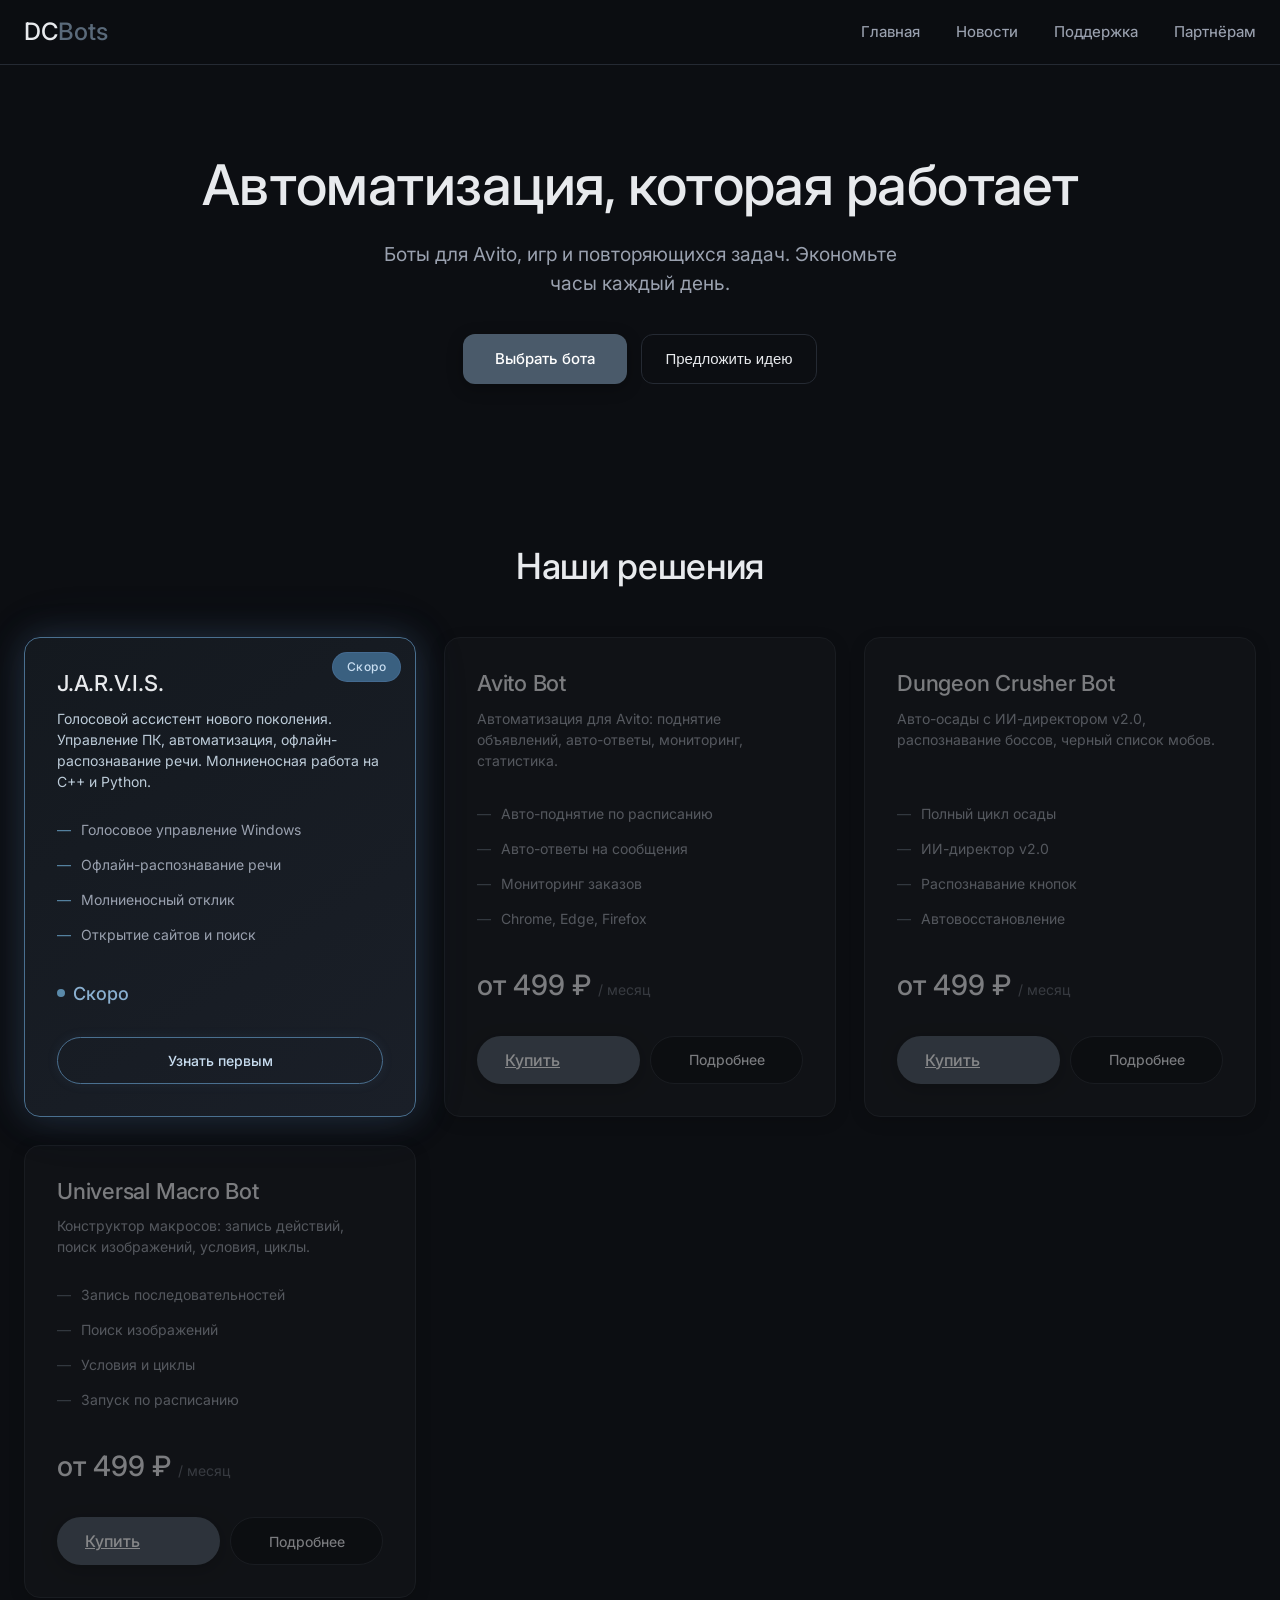
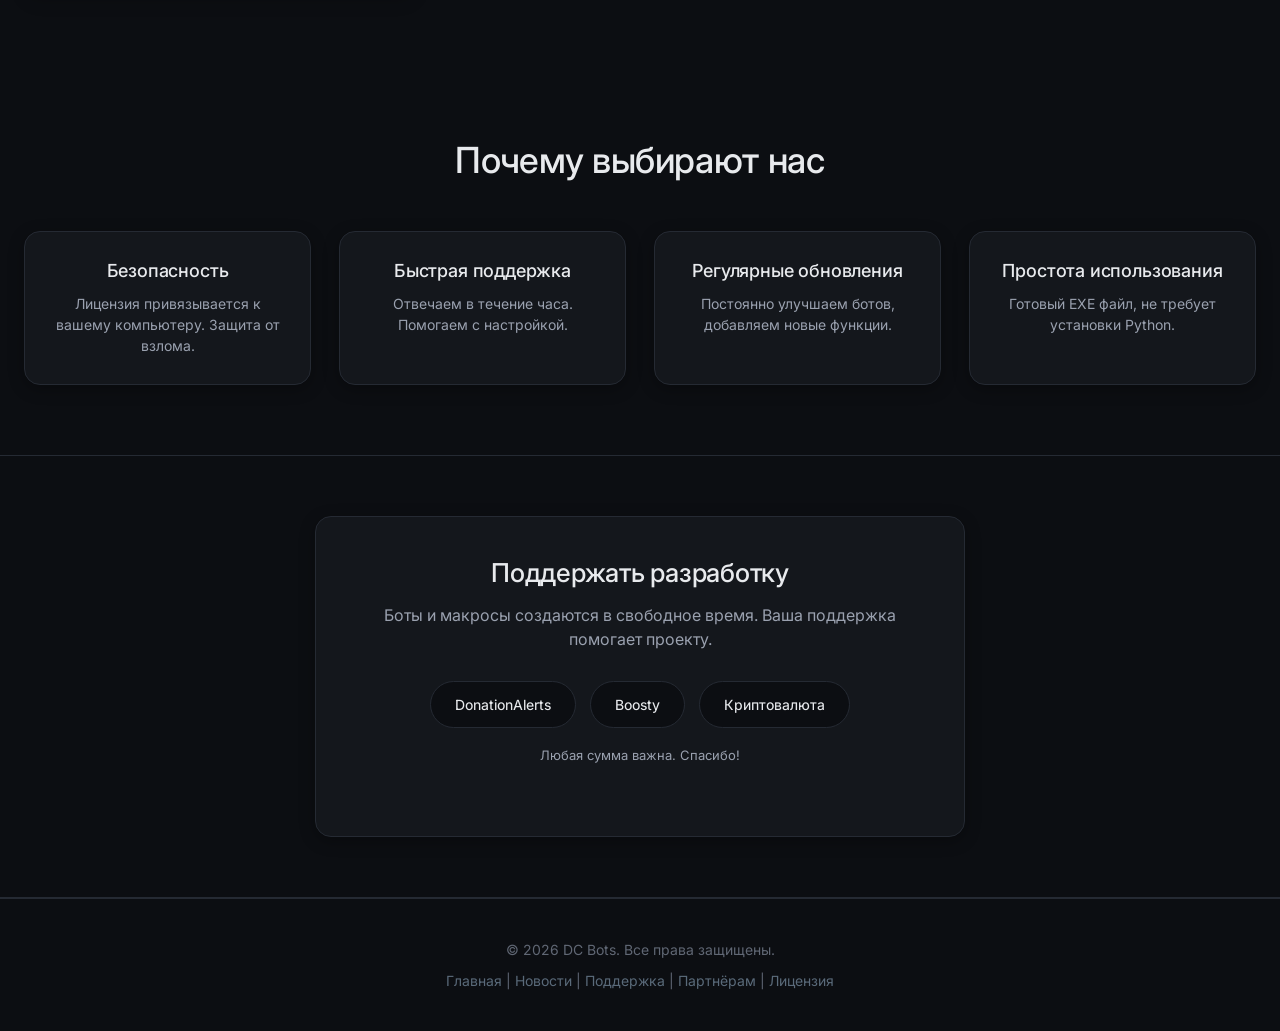
==== commit 4301ae28: "Update index.html" ====
--- a/index.html
+++ b/index.html
@@ -1,409 +1,421 @@
 <!DOCTYPE html>
 <html lang="ru">
-	<head>
-		<meta charset="UTF-8">
-			<meta name="viewport" content="width=device-width, initial-scale=1.0">
-				<title>DC Bots — автоматизация Avito, игр и макросов</title>
-				<meta name="description" content="DC Bots: автоматизация для Avito, Dungeon Crusher, Universal Macro Bot.">
-					<meta name="keywords" content="автоматизация, бот для авито, бот для игр, макросы">
-						<meta name="author" content="DC Bots">
-							<meta name="robots" content="index, follow">
-
-								<!-- Фавиконы -->
-								<link rel="icon" type="image/png" sizes="96x96" href="/favicon-96x96.png">
-									<link rel="icon" type="image/svg+xml" href="/favicon.svg">
-										<link rel="shortcut icon" href="/favicon.ico">
-											<link rel="apple-touch-icon" sizes="180x180" href="/apple-touch-icon.png">
-												<meta name="apple-mobile-web-app-title" content="DC Bots">
-													<link rel="manifest" href="/site.webmanifest">
-
-														<link rel="canonical" href="https://www.dsbot.su/">
-
-															<!-- Шрифт Inter -->
-															<link rel="preconnect" href="https://fonts.googleapis.com">
-																<link rel="preconnect" href="https://fonts.gstatic.com" crossorigin="">
-																	<link href="https://fonts.googleapis.com/css2?family=Inter:ital,opsz,wght@0,14..32,100..900;1,14..32,100..900&display=swap" rel="stylesheet">
-
-																		<!-- Основной CSS -->
-																		<link rel="stylesheet" href="css/style.css">
+<head>
+    <meta charset="UTF-8">
+    <meta name="viewport" content="width=device-width, initial-scale=1.0">
+    <title>DC Bots — автоматизация Avito, игр и макросов</title>
+    <meta name="description" content="DC Bots: автоматизация для Avito, Dungeon Crusher, Universal Macro Bot.">
+    <meta name="keywords" content="автоматизация, бот для авито, бот для игр, макросы">
+    <meta name="author" content="DC Bots">
+    <meta name="robots" content="index, follow">
+    
+    <link rel="icon" type="image/png" sizes="96x96" href="/favicon-96x96.png">
+    <link rel="icon" type="image/svg+xml" href="/favicon.svg">
+    <link rel="shortcut icon" href="/favicon.ico">
+    <link rel="apple-touch-icon" sizes="180x180" href="/apple-touch-icon.png">
+    <meta name="apple-mobile-web-app-title" content="DC Bots">
+    <link rel="manifest" href="/site.webmanifest">
+    
+    <link rel="canonical" href="https://www.dsbot.su/">
+    
+    <link rel="preconnect" href="https://fonts.googleapis.com">
+    <link rel="preconnect" href="https://fonts.gstatic.com" crossorigin>
+    <link href="https://fonts.googleapis.com/css2?family=Inter:ital,opsz,wght@0,14..32,100..900;1,14..32,100..900&display=swap" rel="stylesheet">
+    
+    <link rel="stylesheet" href="css/style.css">
 </head>
-	<body>
-		<div class="loader-wrapper" id="loader">
-			<div class="loader">
-				<div class="loader-logo">DC</div>
-				<div class="loader-text">DC Bots</div>
-				<div class="loader-dots">
-					<div class="loader-dot"></div>
-					<div class="loader-dot"></div>
-					<div class="loader-dot"></div>
-				</div>
-			</div>
-		</div>
-
-		<script>
-			window.addEventListener('load', function() {
-			const loader = document.getElementById('loader');
-			loader.classList.add('hide');
-			setTimeout(() => loader.remove(), 400);
-			});
-		</script>
-
-		<header class="header">
-			<div class="container header-inner">
-				<a href="index.html" class="logo">
-					DC<span>Bots</span>
-				</a>
-				<div class="nav">
-					<a href="index.html">Главная</a>
-					<a href="news.html">Новости</a>
-					<a href="support.html">Поддержка</a>
-					<a href="partners.html">Партнёрам</a>
-				</div>
-			</div>
-		</header>
-
-		<section class="hero">
-			<div class="container">
-				<h1>Автоматизация, которая работает</h1>
-				<p>Боты для Avito, игр и повторяющихся задач. Экономьте часы каждый день.</p>
-				<div class="hero-buttons">
-					<a href="#bots" class="btn btn-primary">Выбрать бота</a>
-					<button class="btn btn-outline" id="openIdeaModalBtn">Предложить идею</button>
-				</div>
-			</div>
-		</section>
-
-		<!-- Модальное окно "Предложить идею" -->
-		<div id="ideaModal" class="modal">
-			<div class="modal-content">
-				<div class="modal-header">
-					<h2>Предложить идею</h2>
-					<span class="close-modal" onclick="closeModal('ideaModal')">&times;</span>
-				</div>
-				<div class="modal-body">
-					<form action="https://formsubmit.co/cheltypo@gmail.com" method="POST">
-						<input type="hidden" name="_subject" value="Новая идея с сайта DC Bots">
-							<input type="hidden" name="_captcha" value="false">
-								<input type="text" name="name" placeholder="Ваше имя" required="">
-									<input type="email" name="email" placeholder="Ваш email" required="">
-										<textarea name="message" placeholder="Опишите вашу идею..." required=""></textarea>
-										<button type="submit">Отправить</button>
-									</form>
-				</div>
-			</div>
-		</div>
-
-		<!-- Модальное окно "Купить" -->
-		<div id="buyModal" class="modal">
-			<div class="modal-content">
-				<div class="modal-header">
-					<h2 id="buyModalTitle">Оформление заказа</h2>
-					<span class="close-modal" onclick="closeModal('buyModal')">&times;</span>
-				</div>
-				<div class="modal-body">
-					<form action="https://formsubmit.co/cheltypo@gmail.com" method="POST">
-						<input type="hidden" name="_subject" value="Заказ с сайта DC Bots">
-							<input type="hidden" name="_captcha" value="false">
-								<input type="hidden" name="product" id="buyProduct">
-									<input type="hidden" name="tariff" id="buyTariff">
-										<input type="text" name="name" placeholder="Ваше имя" required="">
-											<input type="text" name="contact" placeholder="Telegram или Email" required="">
-												<select name="payment_method" required="">
-													<option value="">Способ оплаты</option>
-													<option value="Карта Сбербанк">Карта Сбербанк</option>
-													<option value="Карта Тинькофф">Карта Тинькофф</option>
-													<option value="ЮMoney">ЮMoney</option>
-													<option value="Криптовалюта USDT">Криптовалюта USDT</option>
-												</select>
-												<textarea name="comment" placeholder="Комментарий (необязательно)"></textarea>
-												<button type="submit">Отправить заявку</button>
-											</form>
-					<p style="color: var(--text-muted); font-size: 12px; text-align: center; margin-top: 15px;">После отправки с вами свяжутся для уточнения деталей.</p>
-				</div>
-			</div>
-		</div>
-
-		<!-- Модальное окно "Подробнее" для Avito Bot -->
-		<div id="detailAvitoModal" class="modal">
-			<div class="modal-content">
-				<div class="modal-header">
-					<h2>Avito Bot</h2>
-					<span class="close-modal" onclick="closeModal('detailAvitoModal')">&times;</span>
-				</div>
-				<div class="modal-body">
-					<p style="color: var(--text-secondary); margin-bottom: 16px; font-size: 14px;">Автоматизация для Avito: поднятие объявлений, авто-ответы, мониторинг, статистика.</p>
-					<div class="detail-section">
-						<h3>Возможности</h3>
-						<ul>
-							<li>Авто-поднятие по расписанию</li>
-							<li>Авто-ответы на сообщения</li>
-							<li>Мониторинг заказов</li>
-							<li>Статистика просмотров</li>
-							<li>Chrome, Edge, Firefox</li>
-							<li>Уведомления в Telegram</li>
-						</ul>
-					</div>
-					<div class="price-block">
-						<div class="price">
-							от 499 ₽ <small>/ месяц</small>
-						</div>
-						<p style="color: var(--text-muted); font-size: 13px;">3 месяца — 1199 ₽ • Навсегда — 2999 ₽</p>
-					</div>
-					<div style="display: flex; gap: 12px;">
-						<button class="btn-buy" style="flex: 1;" onclick="closeModal('detailAvitoModal'); openBuyModal('Avito Bot', '1 месяц - 499 ₽');">Купить</button>
-						<button class="btn-outline" style="flex: 1; border-radius: 40px;" onclick="closeModal('detailAvitoModal');">Закрыть</button>
-					</div>
-				</div>
-			</div>
-		</div>
-
-		<!-- Модальное окно "Подробнее" для Dungeon Crusher Bot -->
-		<div id="detailDungeonModal" class="modal">
-			<div class="modal-content">
-				<div class="modal-header">
-					<h2>Dungeon Crusher Bot</h2>
-					<span class="close-modal" onclick="closeModal('detailDungeonModal')">&times;</span>
-				</div>
-				<div class="modal-body">
-					<p style="color: var(--text-secondary); margin-bottom: 16px; font-size: 14px;">Авто-осады с ИИ-директором v2.0. Бот учится на ваших действиях.</p>
-					<div class="detail-section">
-						<h3>Возможности</h3>
-						<ul>
-							<li>Полный цикл осады</li>
-							<li>ИИ-директор v2.0</li>
-							<li>Распознавание кнопок</li>
-							<li>Черный список мобов</li>
-							<li>Автовосстановление</li>
-							<li>Статистика и графики</li>
-						</ul>
-					</div>
-					<div class="price-block">
-						<div class="price">
-							от 499 ₽ <small>/ месяц</small>
-						</div>
-						<p style="color: var(--text-muted); font-size: 13px;">3 месяца — 1199 ₽ • Навсегда — 2999 ₽</p>
-					</div>
-					<div style="display: flex; gap: 12px;">
-						<button class="btn-buy" style="flex: 1;" onclick="closeModal('detailDungeonModal'); openBuyModal('Dungeon Crusher Bot', '1 месяц - 499 ₽');">Купить</button>
-						<button class="btn-outline" style="flex: 1; border-radius: 40px;" onclick="closeModal('detailDungeonModal');">Закрыть</button>
-					</div>
-				</div>
-			</div>
-		</div>
-
-		<!-- Модальное окно "Подробнее" для Universal Macro Bot -->
-		<div id="detailMacroModal" class="modal">
-			<div class="modal-content">
-				<div class="modal-header">
-					<h2>Universal Macro Bot</h2>
-					<span class="close-modal" onclick="closeModal('detailMacroModal')">&times;</span>
-				</div>
-				<div class="modal-body">
-					<p style="color: var(--text-secondary); margin-bottom: 16px; font-size: 14px;">Конструктор макросов: запись, поиск изображений, условия, циклы.</p>
-					<div class="detail-section">
-						<h3>Возможности</h3>
-						<ul>
-							<li>Запись действий</li>
-							<li>Поиск изображений</li>
-							<li>Условия (if/else)</li>
-							<li>Циклы (for/while)</li>
-							<li>Запуск по расписанию</li>
-							<li>Визуальный редактор</li>
-						</ul>
-					</div>
-					<div class="price-block">
-						<div class="price">
-							от 499 ₽ <small>/ месяц</small>
-						</div>
-						<p style="color: var(--text-muted); font-size: 13px;">3 месяца — 1199 ₽ • Навсегда — 2999 ₽</p>
-					</div>
-					<div style="display: flex; gap: 12px;">
-						<button class="btn-buy" style="flex: 1;" onclick="closeModal('detailMacroModal'); openBuyModal('Universal Macro Bot', '1 месяц - 499 ₽');">Купить</button>
-						<button class="btn-outline" style="flex: 1; border-radius: 40px;" onclick="closeModal('detailMacroModal');">Закрыть</button>
-					</div>
-				</div>
-			</div>
-		</div>
-
-		<!-- Модальное окно "Лицензия" -->
-		<div id="licenseModal" class="modal">
-			<div class="modal-content">
-				<div class="modal-header">
-					<h2>Лицензионное соглашение</h2>
-					<span class="close-modal" onclick="closeModal('licenseModal')">&times;</span>
-				</div>
-				<div class="modal-body">
-					<p style="margin-bottom: 16px;">© 2026 DC Bots. Все права защищены.</p>
-					<p style="margin-bottom: 16px;">Настоящее лицензионное соглашение регулирует использование материалов сайта dsbot.su и программного обеспечения DC Bots.</p>
-					<h3 style="font-size: 16px; margin: 16px 0 8px;">1. Авторские права</h3>
-					<p style="color: var(--text-secondary); font-size: 14px;">Все материалы сайта являются интеллектуальной собственностью DC Bots.</p>
-					<h3 style="font-size: 16px; margin: 16px 0 8px;">2. Использование материалов</h3>
-					<p style="color: var(--text-secondary); font-size: 14px;">Запрещается копирование, распространение, модификация материалов без письменного разрешения.</p>
-					<h3 style="font-size: 16px; margin: 16px 0 8px;">3. Программное обеспечение</h3>
-					<p style="color: var(--text-secondary); font-size: 14px;">Программы распространяются на условиях платной лицензии. Запрещается декомпиляция и передача ключей третьим лицам.</p>
-					<button class="btn-buy" style="width: 100%; margin-top: 20px;" onclick="closeModal('licenseModal')">Закрыть</button>
-				</div>
-			</div>
-		</div>
-
-		<section id="bots" class="bots">
-			<div class="container">
-				<h2 class="section-title">Наши решения</h2>
-				<div class="grid">
-					<div class="bot-card">
-						<h3>Avito Bot</h3>
-						<p>Автоматизация для Avito: поднятие объявлений, авто-ответы, мониторинг, статистика.</p>
-						<ul class="bot-features">
-							<li>Авто-поднятие по расписанию</li>
-							<li>Авто-ответы на сообщения</li>
-							<li>Мониторинг заказов</li>
-							<li>Chrome, Edge, Firefox</li>
-						</ul>
-						<div class="price">
-							от 499 ₽ <small>/ месяц</small>
-						</div>
-						<div class="bot-actions">
-							<a href="#" class="btn-buy" onclick="openBuyModal('Avito Bot', '1 месяц - 499 ₽'); return false;">Купить</a>
-							<a href="#" class="bot-link" onclick="openModal('detailAvitoModal'); return false;">Подробнее</a>
-						</div>
-					</div>
-					<div class="bot-card">
-						<h3>Dungeon Crusher Bot</h3>
-						<p>Авто-осады с ИИ-директором v2.0, распознавание боссов, черный список мобов.</p>
-						<ul class="bot-features">
-							<li>Полный цикл осады</li>
-							<li>ИИ-директор v2.0</li>
-							<li>Распознавание кнопок</li>
-							<li>Автовосстановление</li>
-						</ul>
-						<div class="price">
-							от 499 ₽ <small>/ месяц</small>
-						</div>
-						<div class="bot-actions">
-							<a href="#" class="btn-buy" onclick="openBuyModal('Dungeon Crusher Bot', '1 месяц - 499 ₽'); return false;">Купить</a>
-							<a href="#" class="bot-link" onclick="openModal('detailDungeonModal'); return false;">Подробнее</a>
-						</div>
-					</div>
-					<div class="bot-card">
-						<h3>Universal Macro Bot</h3>
-						<p>Конструктор макросов: запись действий, поиск изображений, условия, циклы.</p>
-						<ul class="bot-features">
-							<li>Запись последовательностей</li>
-							<li>Поиск изображений</li>
-							<li>Условия и циклы</li>
-							<li>Запуск по расписанию</li>
-						</ul>
-						<div class="price">
-							от 499 ₽ <small>/ месяц</small>
-						</div>
-						<div class="bot-actions">
-							<a href="#" class="btn-buy" onclick="openBuyModal('Universal Macro Bot', '1 месяц - 499 ₽'); return false;">Купить</a>
-							<a href="#" class="bot-link" onclick="openModal('detailMacroModal'); return false;">Подробнее</a>
-						</div>
-					</div>
-				</div>
-			</div>
-		</section>
-
-		<section class="features">
-			<div class="container">
-				<h2 class="section-title">Почему выбирают нас</h2>
-				<div class="features-grid">
-					<div class="feature-item">
-						<h4>Безопасность</h4>
-						<p>Лицензия привязывается к вашему компьютеру. Защита от взлома.</p>
-					</div>
-					<div class="feature-item">
-						<h4>Быстрая поддержка</h4>
-						<p>Отвечаем в течение часа. Помогаем с настройкой.</p>
-					</div>
-					<div class="feature-item">
-						<h4>Регулярные обновления</h4>
-						<p>Постоянно улучшаем ботов, добавляем новые функции.</p>
-					</div>
-					<div class="feature-item">
-						<h4>Простота использования</h4>
-						<p>Готовый EXE файл, не требует установки Python.</p>
-					</div>
-				</div>
-			</div>
-		</section>
-
-		<section class="support-author">
-			<div class="container">
-				<div class="support-card">
-					<h3>Поддержать разработку</h3>
-					<p>Боты и макросы создаются в свободное время. Ваша поддержка помогает проекту.</p>
-					<div class="support-buttons">
-						<a href="https://www.donationalerts.com/r/alibobao" target="_blank" class="btn-donate">DonationAlerts</a>
-						<a href="https://boosty.to/alibobao/single-payment/donation/793850/target?share=target_link" target="_blank" class="btn-boosty">Boosty</a>
-						<a href="#" class="btn-crypto" id="cryptoBtn">Криптовалюта</a>
-					</div>
-					<div id="cryptoAddresses" style="display: none; margin-top: 15px;">
-						<p>
-							<strong>USDT (TRC20):</strong> TXxxx...yyy
-						</p>
-						<p>
-							<strong>BTC:</strong> bc1q...xyz
-						</p>
-					</div>
-					<p class="support-note">Любая сумма важна. Спасибо!</p>
-				</div>
-			</div>
-		</section>
-
-		<footer class="footer">
-			<div class="container">
-				<p>© 2026 DC Bots. Все права защищены.</p>
-				<p style="margin-top: 10px;">
-					<a href="index.html">Главная</a> |
-					<a href="news.html">Новости</a> |
-					<a href="support.html">Поддержка</a> |
-					<a href="partners.html">Партнёрам</a> |
-					<a href="#" onclick="openModal('licenseModal'); return false;">Лицензия</a>
-				</p>
-			</div>
-		</footer>
-
-		<script>
-			function openModal(modalId) {
-			document.getElementById(modalId).style.display = 'flex';
-			document.body.style.overflow = 'hidden';
-			}
-
-			function closeModal(modalId) {
-			document.getElementById(modalId).style.display = 'none';
-			document.body.style.overflow = 'auto';
-			}
-
-			function openBuyModal(product, tariff) {
-			document.getElementById('buyProduct').value = product;
-			document.getElementById('buyTariff').value = tariff;
-			document.getElementById('buyModalTitle').textContent = product + ' — ' + tariff;
-			openModal('buyModal');
-			}
-
-			document.getElementById('openIdeaModalBtn').addEventListener('click', () => openModal('ideaModal'));
-
-			window.addEventListener('click', (e) => {
-			if (e.target.classList.contains('modal')) {
-			e.target.style.display = 'none';
-			document.body.style.overflow = 'auto';
-			}
-			});
-
-			document.addEventListener('keydown', (e) => {
-			if (e.key === 'Escape') {
-			document.querySelectorAll('.modal').forEach(m => { m.style.display = 'none'; });
-			document.body.style.overflow = 'auto';
-			}
-			});
-
-			document.getElementById('cryptoBtn')?.addEventListener('click', (e) => {
-			e.preventDefault();
-			const div = document.getElementById('cryptoAddresses');
-			div.style.display = div.style.display === 'none' ? 'block' : 'none';
-			});
-		</script>
-	</body>
+<body>
+    <div class="loader-wrapper" id="loader">
+        <div class="loader">
+            <div class="loader-logo">DC</div>
+            <div class="loader-text">DC Bots</div>
+            <div class="loader-dots">
+                <div class="loader-dot"></div>
+                <div class="loader-dot"></div>
+                <div class="loader-dot"></div>
+            </div>
+        </div>
+    </div>
+
+    <script>
+        window.addEventListener('load', function() {
+            const loader = document.getElementById('loader');
+            loader.classList.add('hide');
+            setTimeout(() => loader.remove(), 400);
+        });
+    </script>
+
+    <header class="header">
+        <div class="container header-inner">
+            <a href="index.html" class="logo">DC<span>Bots</span></a>
+            <div class="nav">
+                <a href="index.html">Главная</a>
+                <a href="news.html">Новости</a>
+                <a href="support.html">Поддержка</a>
+                <a href="partners.html">Партнёрам</a>
+            </div>
+        </div>
+    </header>
+
+    <section class="hero">
+        <div class="container">
+            <h1>Автоматизация, которая работает</h1>
+            <p>Боты для Avito, игр и повторяющихся задач. Экономьте часы каждый день.</p>
+            <div class="hero-buttons">
+                <a href="#bots" class="btn btn-primary">Выбрать бота</a>
+                <button class="btn btn-outline" id="openIdeaModalBtn">Предложить идею</button>
+            </div>
+        </div>
+    </section>
+
+    <div id="ideaModal" class="modal">
+        <div class="modal-content">
+            <div class="modal-header">
+                <h2>Предложить идею</h2>
+                <span class="close-modal" onclick="closeModal('ideaModal')">&times;</span>
+            </div>
+            <div class="modal-body">
+                <form action="https://formsubmit.co/cheltypo@gmail.com" method="POST">
+                    <input type="hidden" name="_subject" value="Новая идея с сайта DC Bots">
+                    <input type="hidden" name="_captcha" value="false">
+                    <input type="text" name="name" placeholder="Ваше имя" required>
+                    <input type="email" name="email" placeholder="Ваш email" required>
+                    <textarea name="message" placeholder="Опишите вашу идею..." required></textarea>
+                    <button type="submit">Отправить</button>
+                </form>
+            </div>
+        </div>
+    </div>
+
+    <div id="buyModal" class="modal">
+        <div class="modal-content">
+            <div class="modal-header">
+                <h2 id="buyModalTitle">Оформление заказа</h2>
+                <span class="close-modal" onclick="closeModal('buyModal')">&times;</span>
+            </div>
+            <div class="modal-body">
+                <form action="https://formsubmit.co/cheltypo@gmail.com" method="POST">
+                    <input type="hidden" name="_subject" value="Заказ с сайта DC Bots">
+                    <input type="hidden" name="_captcha" value="false">
+                    <input type="hidden" name="product" id="buyProduct">
+                    <input type="hidden" name="tariff" id="buyTariff">
+                    <input type="text" name="name" placeholder="Ваше имя" required>
+                    <input type="text" name="contact" placeholder="Telegram или Email" required>
+                    <select name="payment_method" required>
+                        <option value="">Способ оплаты</option>
+                        <option value="Карта Сбербанк">Карта Сбербанк</option>
+                        <option value="Карта Тинькофф">Карта Тинькофф</option>
+                        <option value="ЮMoney">ЮMoney</option>
+                        <option value="Криптовалюта USDT">Криптовалюта USDT</option>
+                    </select>
+                    <textarea name="comment" placeholder="Комментарий (необязательно)"></textarea>
+                    <button type="submit">Отправить заявку</button>
+                </form>
+                <p style="color: var(--text-muted); font-size: 12px; text-align: center; margin-top: 15px;">После отправки с вами свяжутся для уточнения деталей.</p>
+            </div>
+        </div>
+    </div>
+
+    <div id="detailAvitoModal" class="modal">
+        <div class="modal-content">
+            <div class="modal-header">
+                <h2>Avito Bot</h2>
+                <span class="close-modal" onclick="closeModal('detailAvitoModal')">&times;</span>
+            </div>
+            <div class="modal-body">
+                <p style="color: var(--text-secondary); margin-bottom: 16px; font-size: 14px;">Автоматизация для Avito: поднятие объявлений, авто-ответы, мониторинг, статистика.</p>
+                <div class="detail-section">
+                    <h3>Возможности</h3>
+                    <ul>
+                        <li>Авто-поднятие по расписанию</li>
+                        <li>Авто-ответы на сообщения</li>
+                        <li>Мониторинг заказов</li>
+                        <li>Статистика просмотров</li>
+                        <li>Chrome, Edge, Firefox</li>
+                        <li>Уведомления в Telegram</li>
+                    </ul>
+                </div>
+                <div class="price-block">
+                    <div class="price">от 499 ₽ <small>/ месяц</small></div>
+                    <p style="color: var(--text-muted); font-size: 13px;">3 месяца — 1199 ₽ • Навсегда — 2999 ₽</p>
+                </div>
+                <div style="display: flex; gap: 12px;">
+                    <button class="btn-buy" style="flex: 1;" onclick="closeModal('detailAvitoModal'); openBuyModal('Avito Bot', '1 месяц - 499 ₽');">Купить</button>
+                    <button class="btn-outline" style="flex: 1; border-radius: 40px;" onclick="closeModal('detailAvitoModal');">Закрыть</button>
+                </div>
+            </div>
+        </div>
+    </div>
+
+    <div id="detailDungeonModal" class="modal">
+        <div class="modal-content">
+            <div class="modal-header">
+                <h2>Dungeon Crusher Bot</h2>
+                <span class="close-modal" onclick="closeModal('detailDungeonModal')">&times;</span>
+            </div>
+            <div class="modal-body">
+                <p style="color: var(--text-secondary); margin-bottom: 16px; font-size: 14px;">Авто-осады с ИИ-директором v2.0. Бот учится на ваших действиях.</p>
+                <div class="detail-section">
+                    <h3>Возможности</h3>
+                    <ul>
+                        <li>Полный цикл осады</li>
+                        <li>ИИ-директор v2.0</li>
+                        <li>Распознавание кнопок</li>
+                        <li>Черный список мобов</li>
+                        <li>Автовосстановление</li>
+                        <li>Статистика и графики</li>
+                    </ul>
+                </div>
+                <div class="price-block">
+                    <div class="price">от 499 ₽ <small>/ месяц</small></div>
+                    <p style="color: var(--text-muted); font-size: 13px;">3 месяца — 1199 ₽ • Навсегда — 2999 ₽</p>
+                </div>
+                <div style="display: flex; gap: 12px;">
+                    <button class="btn-buy" style="flex: 1;" onclick="closeModal('detailDungeonModal'); openBuyModal('Dungeon Crusher Bot', '1 месяц - 499 ₽');">Купить</button>
+                    <button class="btn-outline" style="flex: 1; border-radius: 40px;" onclick="closeModal('detailDungeonModal');">Закрыть</button>
+                </div>
+            </div>
+        </div>
+    </div>
+
+    <div id="detailMacroModal" class="modal">
+        <div class="modal-content">
+            <div class="modal-header">
+                <h2>Universal Macro Bot</h2>
+                <span class="close-modal" onclick="closeModal('detailMacroModal')">&times;</span>
+            </div>
+            <div class="modal-body">
+                <p style="color: var(--text-secondary); margin-bottom: 16px; font-size: 14px;">Конструктор макросов: запись, поиск изображений, условия, циклы.</p>
+                <div class="detail-section">
+                    <h3>Возможности</h3>
+                    <ul>
+                        <li>Запись действий</li>
+                        <li>Поиск изображений</li>
+                        <li>Условия (if/else)</li>
+                        <li>Циклы (for/while)</li>
+                        <li>Запуск по расписанию</li>
+                        <li>Визуальный редактор</li>
+                    </ul>
+                </div>
+                <div class="price-block">
+                    <div class="price">от 499 ₽ <small>/ месяц</small></div>
+                    <p style="color: var(--text-muted); font-size: 13px;">3 месяца — 1199 ₽ • Навсегда — 2999 ₽</p>
+                </div>
+                <div style="display: flex; gap: 12px;">
+                    <button class="btn-buy" style="flex: 1;" onclick="closeModal('detailMacroModal'); openBuyModal('Universal Macro Bot', '1 месяц - 499 ₽');">Купить</button>
+                    <button class="btn-outline" style="flex: 1; border-radius: 40px;" onclick="closeModal('detailMacroModal');">Закрыть</button>
+                </div>
+            </div>
+        </div>
+    </div>
+
+    <div id="jarvisNotifyModal" class="modal">
+        <div class="modal-content">
+            <div class="modal-header">
+                <h2>J.A.R.V.I.S. — скоро</h2>
+                <span class="close-modal" onclick="closeModal('jarvisNotifyModal')">&times;</span>
+            </div>
+            <div class="modal-body">
+                <p style="color: var(--text-secondary); margin-bottom: 20px;">Оставьте контакт, и мы напишем вам сразу после запуска.</p>
+                <form action="https://formsubmit.co/cheltypo@gmail.com" method="POST">
+                    <input type="hidden" name="_subject" value="Уведомить о Джарвисе | DC Bots">
+                    <input type="hidden" name="_captcha" value="false">
+                    <input type="text" name="name" placeholder="Ваше имя" required>
+                    <input type="text" name="contact" placeholder="Telegram или Email" required>
+                    <button type="submit">Уведомить</button>
+                </form>
+            </div>
+        </div>
+    </div>
+
+    <div id="licenseModal" class="modal">
+        <div class="modal-content">
+            <div class="modal-header">
+                <h2>Лицензионное соглашение</h2>
+                <span class="close-modal" onclick="closeModal('licenseModal')">&times;</span>
+            </div>
+            <div class="modal-body">
+                <p style="margin-bottom: 16px;">© 2026 DC Bots. Все права защищены.</p>
+                <p style="margin-bottom: 16px;">Настоящее лицензионное соглашение регулирует использование материалов сайта dsbot.su и программного обеспечения DC Bots.</p>
+                <h3 style="font-size: 16px; margin: 16px 0 8px;">1. Авторские права</h3>
+                <p style="color: var(--text-secondary); font-size: 14px;">Все материалы сайта являются интеллектуальной собственностью DC Bots.</p>
+                <h3 style="font-size: 16px; margin: 16px 0 8px;">2. Использование материалов</h3>
+                <p style="color: var(--text-secondary); font-size: 14px;">Запрещается копирование, распространение, модификация материалов без письменного разрешения.</p>
+                <h3 style="font-size: 16px; margin: 16px 0 8px;">3. Программное обеспечение</h3>
+                <p style="color: var(--text-secondary); font-size: 14px;">Программы распространяются на условиях платной лицензии. Запрещается декомпиляция и передача ключей третьим лицам.</p>
+                <button class="btn-buy" style="width: 100%; margin-top: 20px;" onclick="closeModal('licenseModal')">Закрыть</button>
+            </div>
+        </div>
+    </div>
+
+    <section id="bots" class="bots">
+        <div class="container">
+            <h2 class="section-title">Наши решения</h2>
+            <div class="grid has-jarvis">
+                <div class="bot-card jarvis-card">
+                    <span class="jarvis-badge">Скоро</span>
+                    <h3>J.A.R.V.I.S.</h3>
+                    <p>Голосовой ассистент нового поколения. Управление ПК, автоматизация, офлайн-распознавание речи. Молниеносная работа на C++ и Python.</p>
+                    <ul class="bot-features">
+                        <li>Голосовое управление Windows</li>
+                        <li>Офлайн-распознавание речи</li>
+                        <li>Молниеносный отклик</li>
+                        <li>Открытие сайтов и поиск</li>
+                    </ul>
+                    <div class="jarvis-soon">
+                        <span class="jarvis-dot"></span> Скоро
+                    </div>
+                    <div class="bot-actions">
+                        <a href="#" class="btn-jarvis" onclick="openModal('jarvisNotifyModal'); return false;">Узнать первым</a>
+                    </div>
+                </div>
+
+                <div class="bot-card">
+                    <h3>Avito Bot</h3>
+                    <p>Автоматизация для Avito: поднятие объявлений, авто-ответы, мониторинг, статистика.</p>
+                    <ul class="bot-features">
+                        <li>Авто-поднятие по расписанию</li>
+                        <li>Авто-ответы на сообщения</li>
+                        <li>Мониторинг заказов</li>
+                        <li>Chrome, Edge, Firefox</li>
+                    </ul>
+                    <div class="price">от 499 ₽ <small>/ месяц</small></div>
+                    <div class="bot-actions">
+                        <a href="#" class="btn-buy" onclick="openBuyModal('Avito Bot', '1 месяц - 499 ₽'); return false;">Купить</a>
+                        <a href="#" class="bot-link" onclick="openModal('detailAvitoModal'); return false;">Подробнее</a>
+                    </div>
+                </div>
+
+                <div class="bot-card">
+                    <h3>Dungeon Crusher Bot</h3>
+                    <p>Авто-осады с ИИ-директором v2.0, распознавание боссов, черный список мобов.</p>
+                    <ul class="bot-features">
+                        <li>Полный цикл осады</li>
+                        <li>ИИ-директор v2.0</li>
+                        <li>Распознавание кнопок</li>
+                        <li>Автовосстановление</li>
+                    </ul>
+                    <div class="price">от 499 ₽ <small>/ месяц</small></div>
+                    <div class="bot-actions">
+                        <a href="#" class="btn-buy" onclick="openBuyModal('Dungeon Crusher Bot', '1 месяц - 499 ₽'); return false;">Купить</a>
+                        <a href="#" class="bot-link" onclick="openModal('detailDungeonModal'); return false;">Подробнее</a>
+                    </div>
+                </div>
+
+                <div class="bot-card">
+                    <h3>Universal Macro Bot</h3>
+                    <p>Конструктор макросов: запись действий, поиск изображений, условия, циклы.</p>
+                    <ul class="bot-features">
+                        <li>Запись последовательностей</li>
+                        <li>Поиск изображений</li>
+                        <li>Условия и циклы</li>
+                        <li>Запуск по расписанию</li>
+                    </ul>
+                    <div class="price">от 499 ₽ <small>/ месяц</small></div>
+                    <div class="bot-actions">
+                        <a href="#" class="btn-buy" onclick="openBuyModal('Universal Macro Bot', '1 месяц - 499 ₽'); return false;">Купить</a>
+                        <a href="#" class="bot-link" onclick="openModal('detailMacroModal'); return false;">Подробнее</a>
+                    </div>
+                </div>
+            </div>
+        </div>
+    </section>
+
+    <section class="features">
+        <div class="container">
+            <h2 class="section-title">Почему выбирают нас</h2>
+            <div class="features-grid">
+                <div class="feature-item">
+                    <h4>Безопасность</h4>
+                    <p>Лицензия привязывается к вашему компьютеру. Защита от взлома.</p>
+                </div>
+                <div class="feature-item">
+                    <h4>Быстрая поддержка</h4>
+                    <p>Отвечаем в течение часа. Помогаем с настройкой.</p>
+                </div>
+                <div class="feature-item">
+                    <h4>Регулярные обновления</h4>
+                    <p>Постоянно улучшаем ботов, добавляем новые функции.</p>
+                </div>
+                <div class="feature-item">
+                    <h4>Простота использования</h4>
+                    <p>Готовый EXE файл, не требует установки Python.</p>
+                </div>
+            </div>
+        </div>
+    </section>
+
+    <section class="support-author">
+        <div class="container">
+            <div class="support-card">
+                <h3>Поддержать разработку</h3>
+                <p>Боты и макросы создаются в свободное время. Ваша поддержка помогает проекту.</p>
+                <div class="support-buttons">
+                    <a href="https://www.donationalerts.com/r/alibobao" target="_blank" class="btn-donate">DonationAlerts</a>
+                    <a href="https://boosty.to/alibobao/single-payment/donation/793850/target?share=target_link" target="_blank" class="btn-boosty">Boosty</a>
+                    <a href="#" class="btn-crypto" id="cryptoBtn">Криптовалюта</a>
+                </div>
+                <div id="cryptoAddresses" style="display: none; margin-top: 15px;">
+                    <p><strong>USDT (TRC20):</strong> TXxxx...yyy</p>
+                    <p><strong>BTC:</strong> bc1q...xyz</p>
+                </div>
+                <p class="support-note">Любая сумма важна. Спасибо!</p>
+            </div>
+        </div>
+    </section>
+
+    <footer class="footer">
+        <div class="container">
+            <p>© 2026 DC Bots. Все права защищены.</p>
+            <p style="margin-top: 10px;">
+                <a href="index.html">Главная</a> |
+                <a href="news.html">Новости</a> |
+                <a href="support.html">Поддержка</a> |
+                <a href="partners.html">Партнёрам</a> |
+                <a href="#" onclick="openModal('licenseModal'); return false;">Лицензия</a>
+            </p>
+        </div>
+    </footer>
+
+    <script>
+        function openModal(modalId) {
+            document.getElementById(modalId).style.display = 'flex';
+            document.body.style.overflow = 'hidden';
+        }
+        
+        function closeModal(modalId) {
+            document.getElementById(modalId).style.display = 'none';
+            document.body.style.overflow = 'auto';
+        }
+        
+        function openBuyModal(product, tariff) {
+            document.getElementById('buyProduct').value = product;
+            document.getElementById('buyTariff').value = tariff;
+            document.getElementById('buyModalTitle').textContent = product + ' — ' + tariff;
+            openModal('buyModal');
+        }
+
+        document.getElementById('openIdeaModalBtn').addEventListener('click', () => openModal('ideaModal'));
+        
+        window.addEventListener('click', (e) => {
+            if (e.target.classList.contains('modal')) {
+                e.target.style.display = 'none';
+                document.body.style.overflow = 'auto';
+            }
+        });
+        
+        document.addEventListener('keydown', (e) => {
+            if (e.key === 'Escape') {
+                document.querySelectorAll('.modal').forEach(m => { m.style.display = 'none'; });
+                document.body.style.overflow = 'auto';
+            }
+        });
+        
+        document.getElementById('cryptoBtn')?.addEventListener('click', (e) => {
+            e.preventDefault();
+            const div = document.getElementById('cryptoAddresses');
+            div.style.display = div.style.display === 'none' ? 'block' : 'none';
+        });
+    </script>
+</body>
 </html>
--- a/css/style.css
+++ b/css/style.css
@@ -1,7 +1,3 @@
-/* ============================================
-   DC BOTS — МРАЧНЫЙ ТЁМНЫЙ СТИЛЬ
-   ============================================ */
-
 * {
     margin: 0;
     padding: 0;
@@ -23,6 +19,9 @@
     --cta-hover: #5a6e80;
     --shadow: 0 4px 16px rgba(0, 0, 0, 0.3);
     --shadow-hover: 0 8px 24px rgba(0, 0, 0, 0.4);
+    --jarvis-glow: rgba(90, 130, 180, 0.25);
+    --jarvis-border: #4a7090;
+    --jarvis-badge: #3a6080;
 }
 
 body {
@@ -58,7 +57,6 @@
     margin-bottom: 0.75rem;
 }
 
-/* ===== ХЕДЕР ===== */
 .header {
     position: fixed;
     top: 0;
@@ -110,7 +108,6 @@
     color: var(--text);
 }
 
-/* ===== КНОПКИ ===== */
 .btn {
     display: inline-flex;
     align-items: center;
@@ -164,7 +161,6 @@
     box-shadow: var(--shadow-hover);
 }
 
-/* ===== ГЛАВНЫЙ ЭКРАН ===== */
 .hero {
     padding: 150px 0 90px;
     text-align: center;
@@ -191,7 +187,6 @@
     padding: 14px 32px;
 }
 
-/* ===== КАРТОЧКИ ПРОДУКТОВ ===== */
 .bots {
     padding: 70px 0;
 }
@@ -216,7 +211,8 @@
     display: flex;
     flex-direction: column;
     box-shadow: var(--shadow);
-    transition: all 0.2s;
+    transition: all 0.5s ease;
+    position: relative;
 }
 
 .bot-card:hover {
@@ -301,7 +297,96 @@
     border-color: var(--border-hover);
 }
 
-/* ===== ПРЕИМУЩЕСТВА ===== */
+.grid.has-jarvis .bot-card:not(.jarvis-card) {
+    opacity: 0.5;
+    filter: grayscale(35%);
+    transition: all 0.6s ease;
+}
+
+.grid.has-jarvis .bot-card:not(.jarvis-card):hover {
+    opacity: 0.75;
+    filter: grayscale(15%);
+}
+
+.jarvis-card {
+    border: 1px solid var(--jarvis-border);
+    box-shadow: 0 0 32px var(--jarvis-glow), 0 0 64px rgba(90, 130, 180, 0.08);
+    background: linear-gradient(145deg, #14191f 0%, #1a1f28 100%);
+    animation: jarvisPulse 3s ease-in-out infinite;
+    z-index: 2;
+}
+
+.jarvis-card:hover {
+    border-color: #5a8aaa;
+    box-shadow: 0 0 40px rgba(90, 130, 180, 0.35), 0 0 80px rgba(90, 130, 180, 0.15);
+    transform: translateY(-6px);
+}
+
+.jarvis-card .bot-features li::before {
+    color: #5a8aaa;
+}
+
+.jarvis-card p {
+    color: #bccbd8;
+}
+
+.jarvis-badge {
+    position: absolute;
+    top: 14px;
+    right: 14px;
+    background: var(--jarvis-badge);
+    color: #c8ddf0;
+    padding: 5px 14px;
+    border-radius: 40px;
+    font-size: 12px;
+    font-weight: 500;
+    letter-spacing: 0.4px;
+    border: 1px solid rgba(90, 130, 180, 0.3);
+}
+
+.jarvis-soon {
+    display: inline-flex;
+    align-items: center;
+    gap: 8px;
+    color: #8ab0d0;
+    font-size: 18px;
+    font-weight: 500;
+    margin-bottom: 20px;
+}
+
+.jarvis-dot {
+    width: 8px;
+    height: 8px;
+    background: #5a8aaa;
+    border-radius: 50%;
+    animation: dotPulseJarvis 1.5s infinite;
+}
+
+.btn-jarvis {
+    background: transparent;
+    border: 1px solid var(--jarvis-border);
+    color: #c8ddf0;
+    font-weight: 500;
+    padding: 12px 22px;
+    box-shadow: 0 0 12px rgba(90, 130, 180, 0.10);
+    border-radius: 40px;
+    flex: 1;
+    display: inline-flex;
+    align-items: center;
+    justify-content: center;
+    font-size: 14px;
+    text-decoration: none;
+    transition: all 0.2s;
+    cursor: pointer;
+}
+
+.btn-jarvis:hover {
+    background: rgba(90, 130, 180, 0.12);
+    border-color: #5a8aaa;
+    box-shadow: 0 0 20px rgba(90, 130, 180, 0.20);
+    color: #fff;
+}
+
 .features {
     padding: 70px 0;
     background: transparent;
@@ -332,7 +417,6 @@
     font-size: 14px;
 }
 
-/* ===== ПОДДЕРЖКА АВТОРА ===== */
 .support-author {
     padding: 60px 0;
     border-top: 1px solid var(--border);
@@ -394,7 +478,6 @@
     margin-top: 18px;
 }
 
-/* ===== МОДАЛЬНЫЕ ОКНА ===== */
 .modal {
     display: none;
     position: fixed;
@@ -504,7 +587,6 @@
     background: var(--cta-hover);
 }
 
-/* ===== ДЕТАЛИ В МОДАЛКАХ ===== */
 .detail-section {
     margin-bottom: 20px;
 }
@@ -550,7 +632,6 @@
     margin-bottom: 5px;
 }
 
-/* ===== ФУТЕР ===== */
 .footer {
     border-top: 1px solid var(--border);
     padding: 40px 0;
@@ -571,7 +652,6 @@
     text-decoration: underline;
 }
 
-/* ===== ЛОАДЕР ===== */
 .loader-wrapper {
     position: fixed;
     top: 0;
@@ -636,12 +716,29 @@
     }
 }
 
+@keyframes jarvisPulse {
+    0%, 100% {
+        box-shadow: 0 0 32px var(--jarvis-glow), 0 0 64px rgba(90, 130, 180, 0.08);
+    }
+    50% {
+        box-shadow: 0 0 40px rgba(90, 130, 180, 0.35), 0 0 80px rgba(90, 130, 180, 0.15);
+    }
+}
+
+@keyframes dotPulseJarvis {
+    0%, 100% {
+        opacity: 0.5;
+    }
+    50% {
+        opacity: 1;
+    }
+}
+
 .loader-wrapper.hide {
     opacity: 0;
     visibility: hidden;
 }
 
-/* ===== АДАПТИВ ===== */
 @media (max-width: 768px) {
     .container {
         padding: 0 18px;
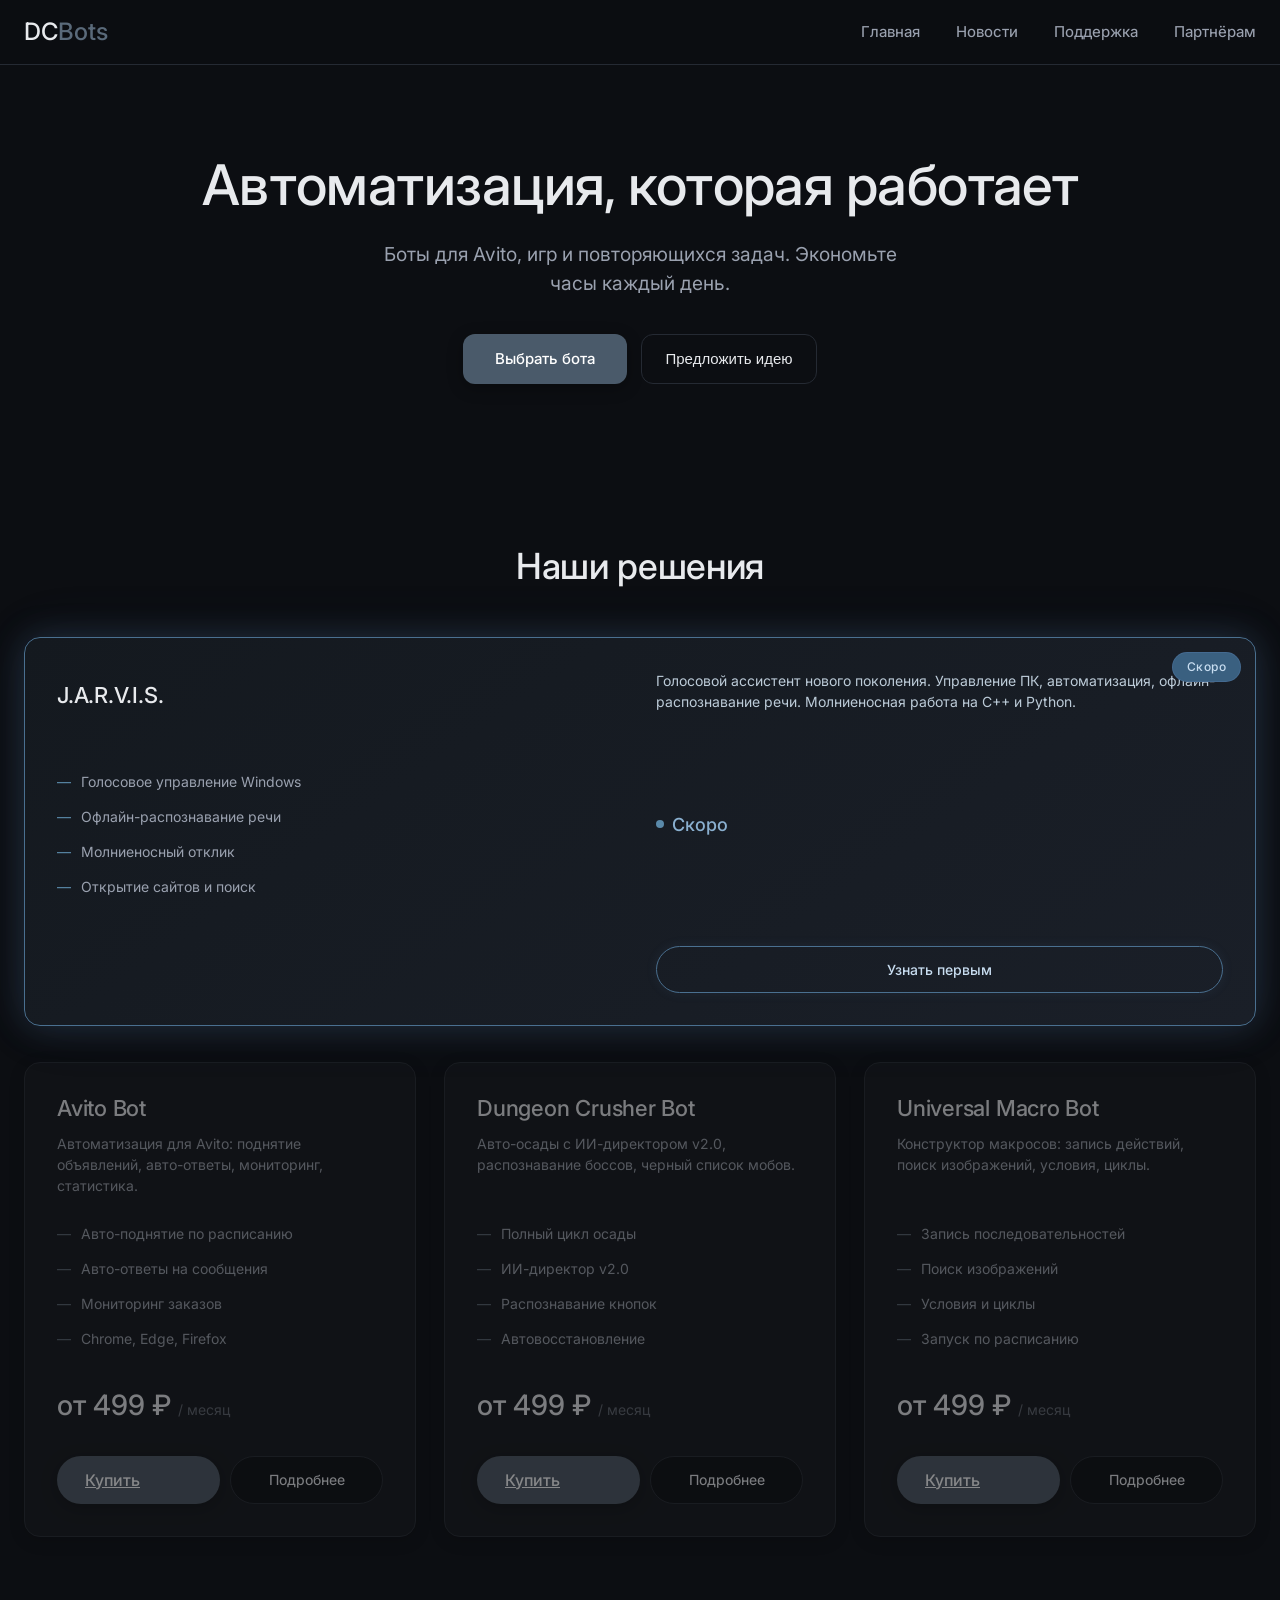
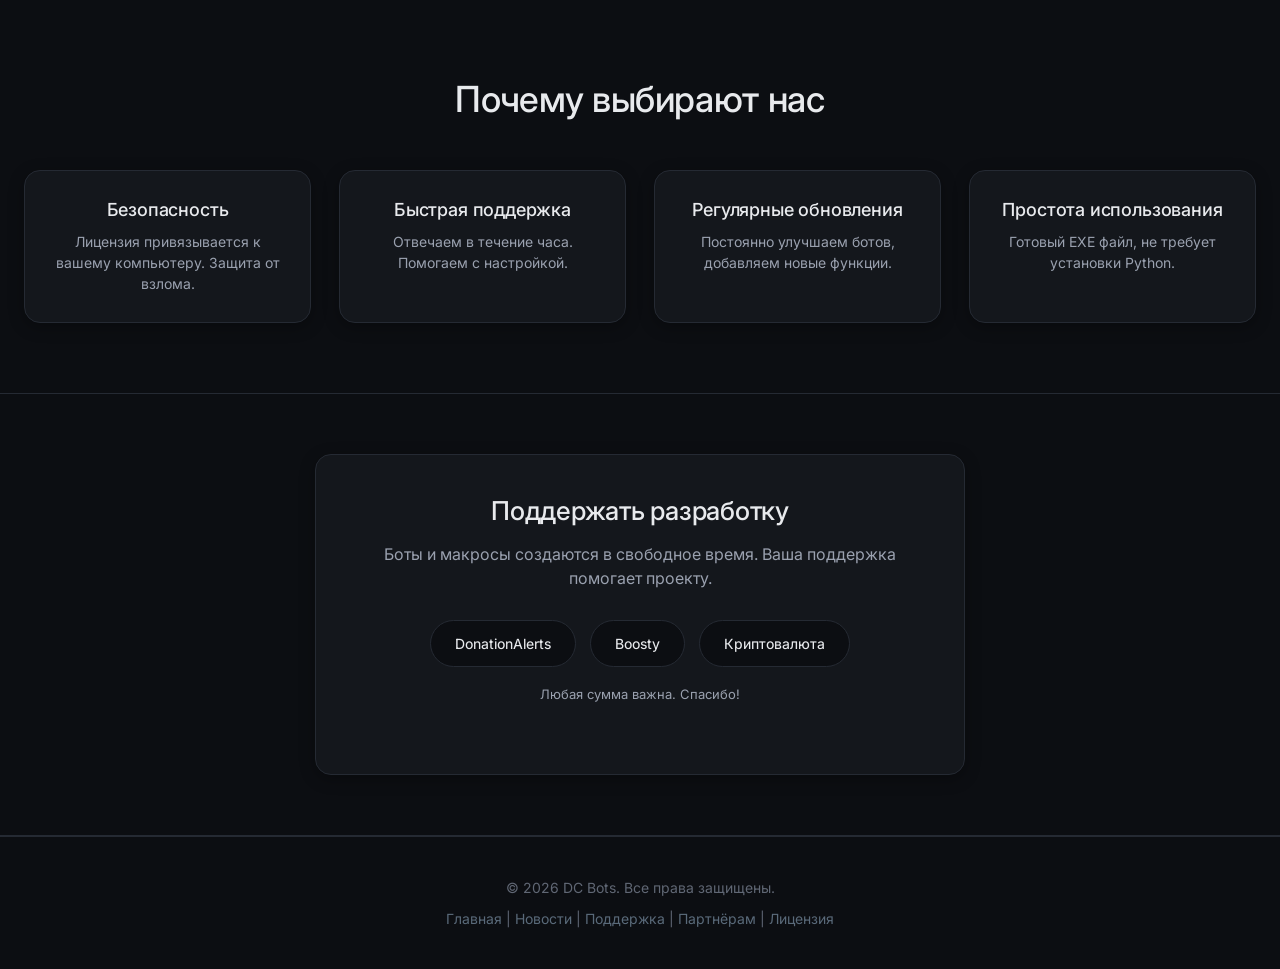
==== commit 493a7742: "Update index.html" ====
--- a/index.html
+++ b/index.html
@@ -251,8 +251,9 @@
     <section id="bots" class="bots">
         <div class="container">
             <h2 class="section-title">Наши решения</h2>
-            <div class="grid has-jarvis">
-                <div class="bot-card jarvis-card">
+            
+            <div class="jarvis-row">
+                <div class="bot-card jarvis-card jarvis-standalone">
                     <span class="jarvis-badge">Скоро</span>
                     <h3>J.A.R.V.I.S.</h3>
                     <p>Голосовой ассистент нового поколения. Управление ПК, автоматизация, офлайн-распознавание речи. Молниеносная работа на C++ и Python.</p>
@@ -269,7 +270,9 @@
                         <a href="#" class="btn-jarvis" onclick="openModal('jarvisNotifyModal'); return false;">Узнать первым</a>
                     </div>
                 </div>
-
+            </div>
+
+            <div class="grid has-jarvis">
                 <div class="bot-card">
                     <h3>Avito Bot</h3>
                     <p>Автоматизация для Avito: поднятие объявлений, авто-ответы, мониторинг, статистика.</p>
--- a/css/style.css
+++ b/css/style.css
@@ -197,6 +197,14 @@
     color: var(--text);
 }
 
+.jarvis-row {
+    margin-bottom: 36px;
+}
+
+.jarvis-standalone {
+    max-width: 100%;
+}
+
 .grid {
     display: grid;
     grid-template-columns: repeat(auto-fit, minmax(320px, 1fr));
@@ -739,6 +747,27 @@
     visibility: hidden;
 }
 
+@media (min-width: 769px) {
+    .jarvis-standalone {
+        display: grid;
+        grid-template-columns: 1fr 1fr;
+        gap: 32px;
+        align-items: center;
+    }
+    
+    .jarvis-standalone .bot-features {
+        margin-bottom: 0;
+    }
+    
+    .jarvis-standalone .jarvis-soon {
+        grid-column: 2;
+    }
+    
+    .jarvis-standalone .bot-actions {
+        grid-column: 2;
+    }
+}
+
 @media (max-width: 768px) {
     .container {
         padding: 0 18px;
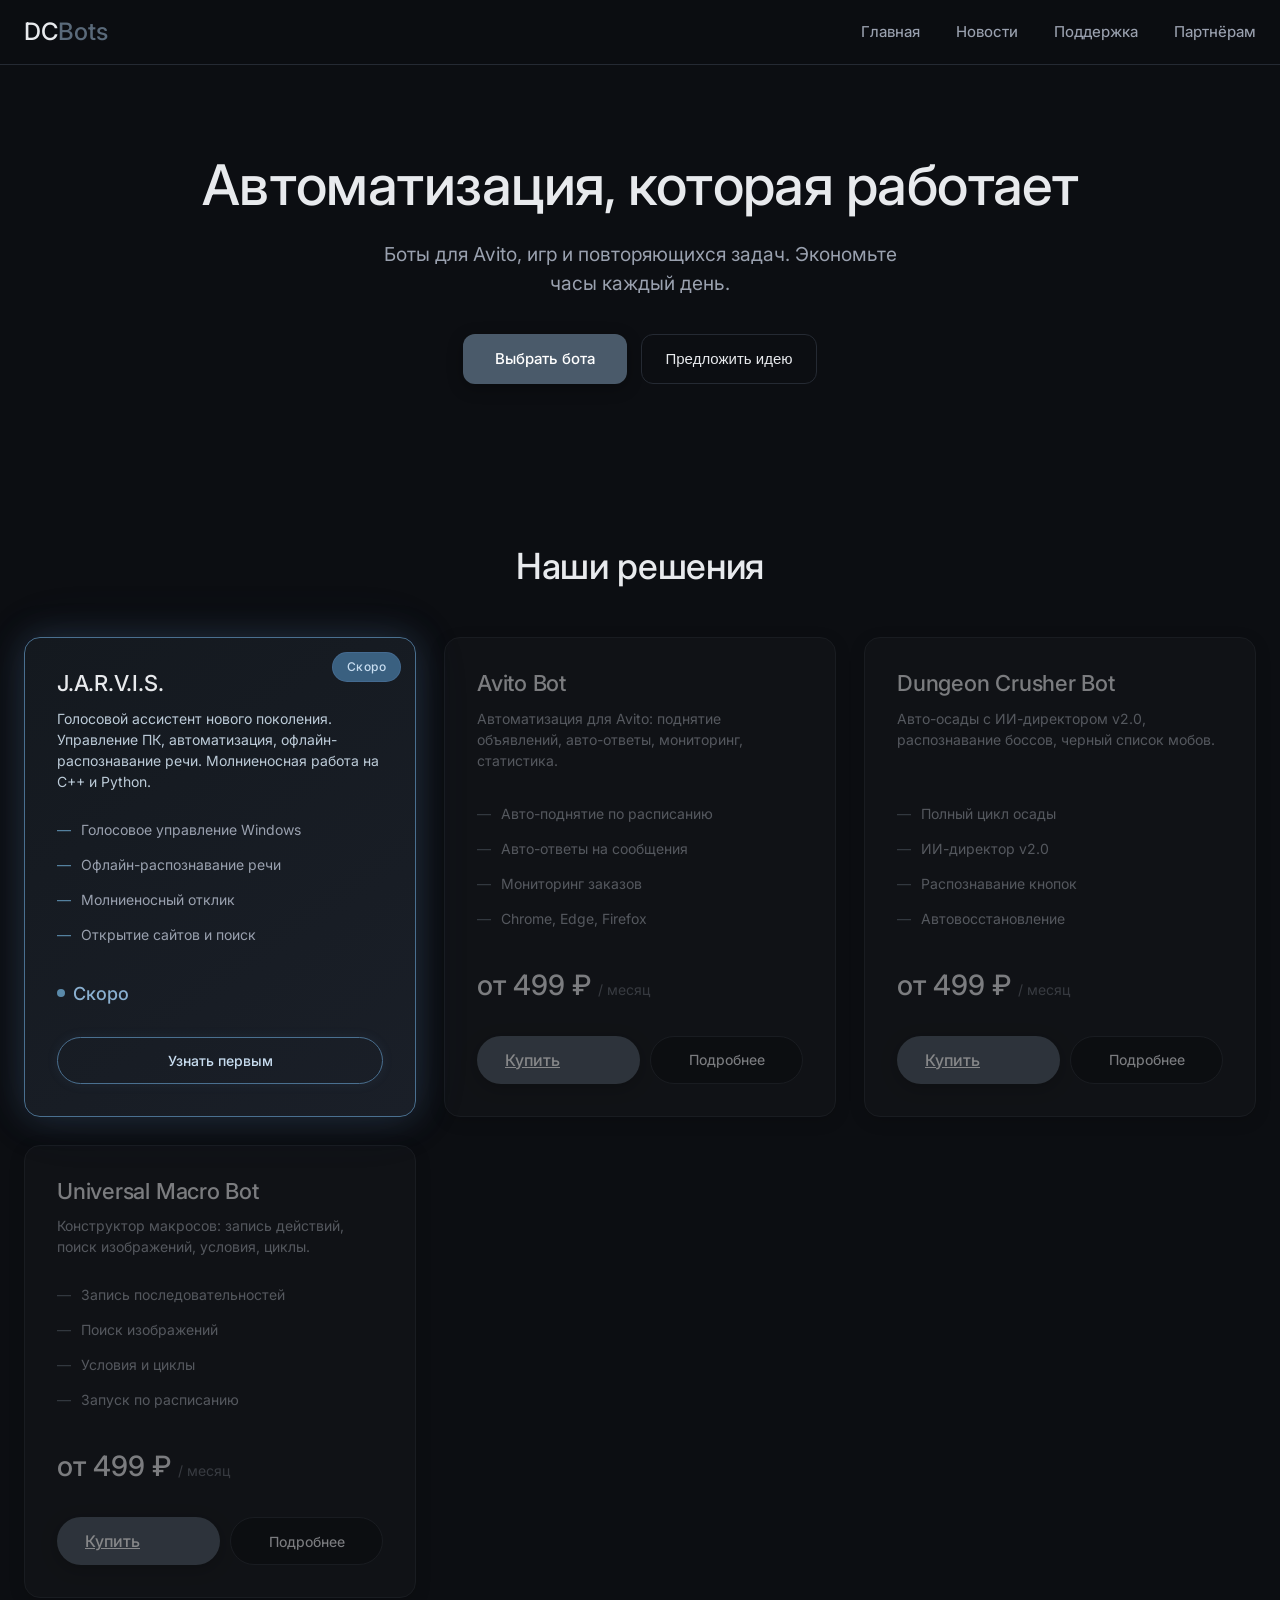
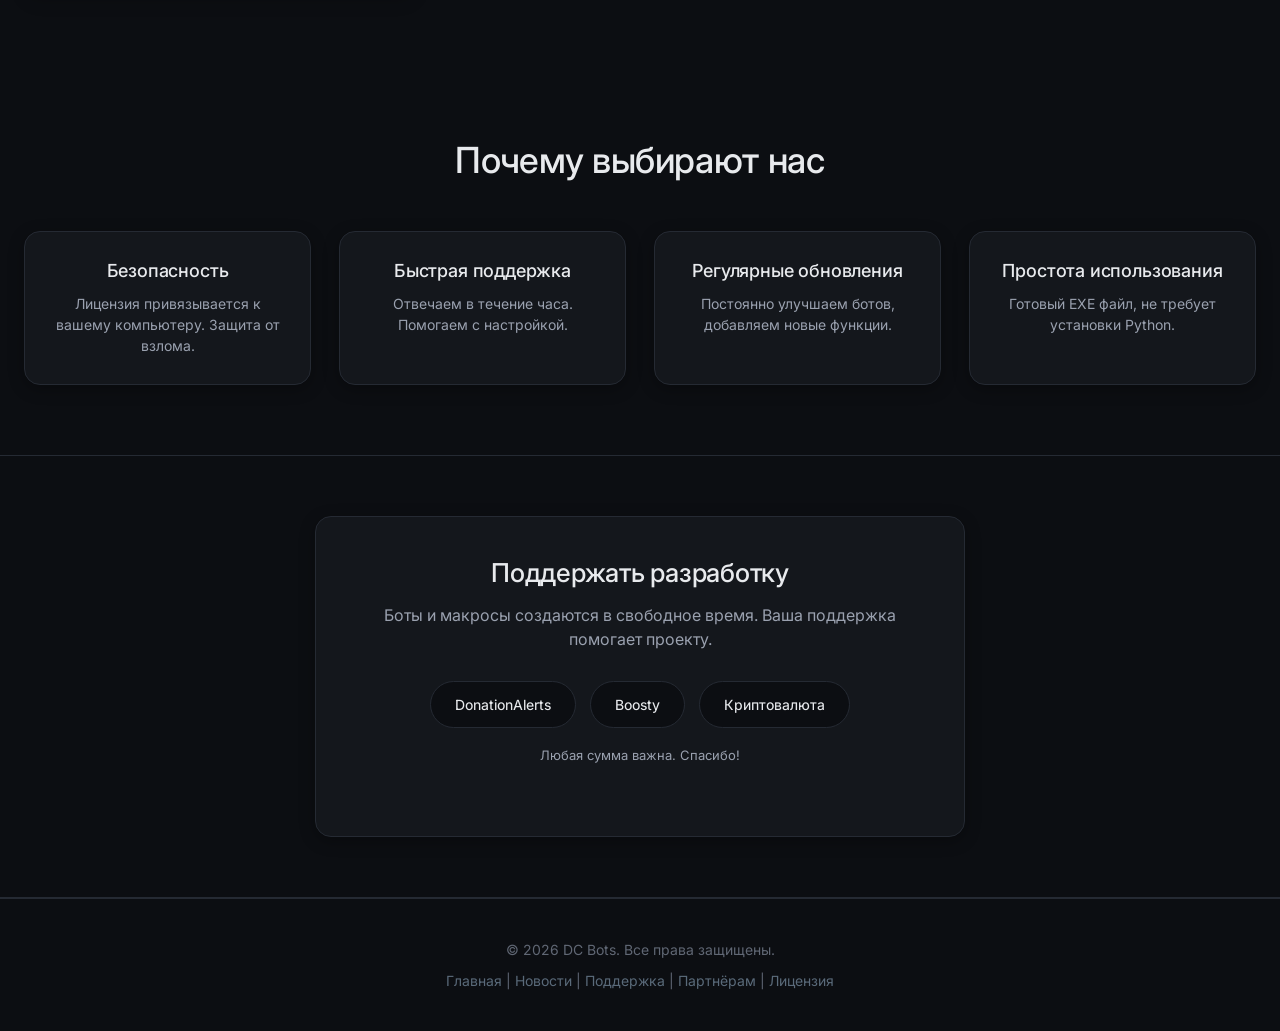
==== commit 51493c42: "Update index.html" ====
--- a/index.html
+++ b/index.html
@@ -251,9 +251,8 @@
     <section id="bots" class="bots">
         <div class="container">
             <h2 class="section-title">Наши решения</h2>
-            
-            <div class="jarvis-row">
-                <div class="bot-card jarvis-card jarvis-standalone">
+            <div class="grid has-jarvis">
+                <div class="bot-card jarvis-card">
                     <span class="jarvis-badge">Скоро</span>
                     <h3>J.A.R.V.I.S.</h3>
                     <p>Голосовой ассистент нового поколения. Управление ПК, автоматизация, офлайн-распознавание речи. Молниеносная работа на C++ и Python.</p>
@@ -270,9 +269,7 @@
                         <a href="#" class="btn-jarvis" onclick="openModal('jarvisNotifyModal'); return false;">Узнать первым</a>
                     </div>
                 </div>
-            </div>
-
-            <div class="grid has-jarvis">
+
                 <div class="bot-card">
                     <h3>Avito Bot</h3>
                     <p>Автоматизация для Avito: поднятие объявлений, авто-ответы, мониторинг, статистика.</p>
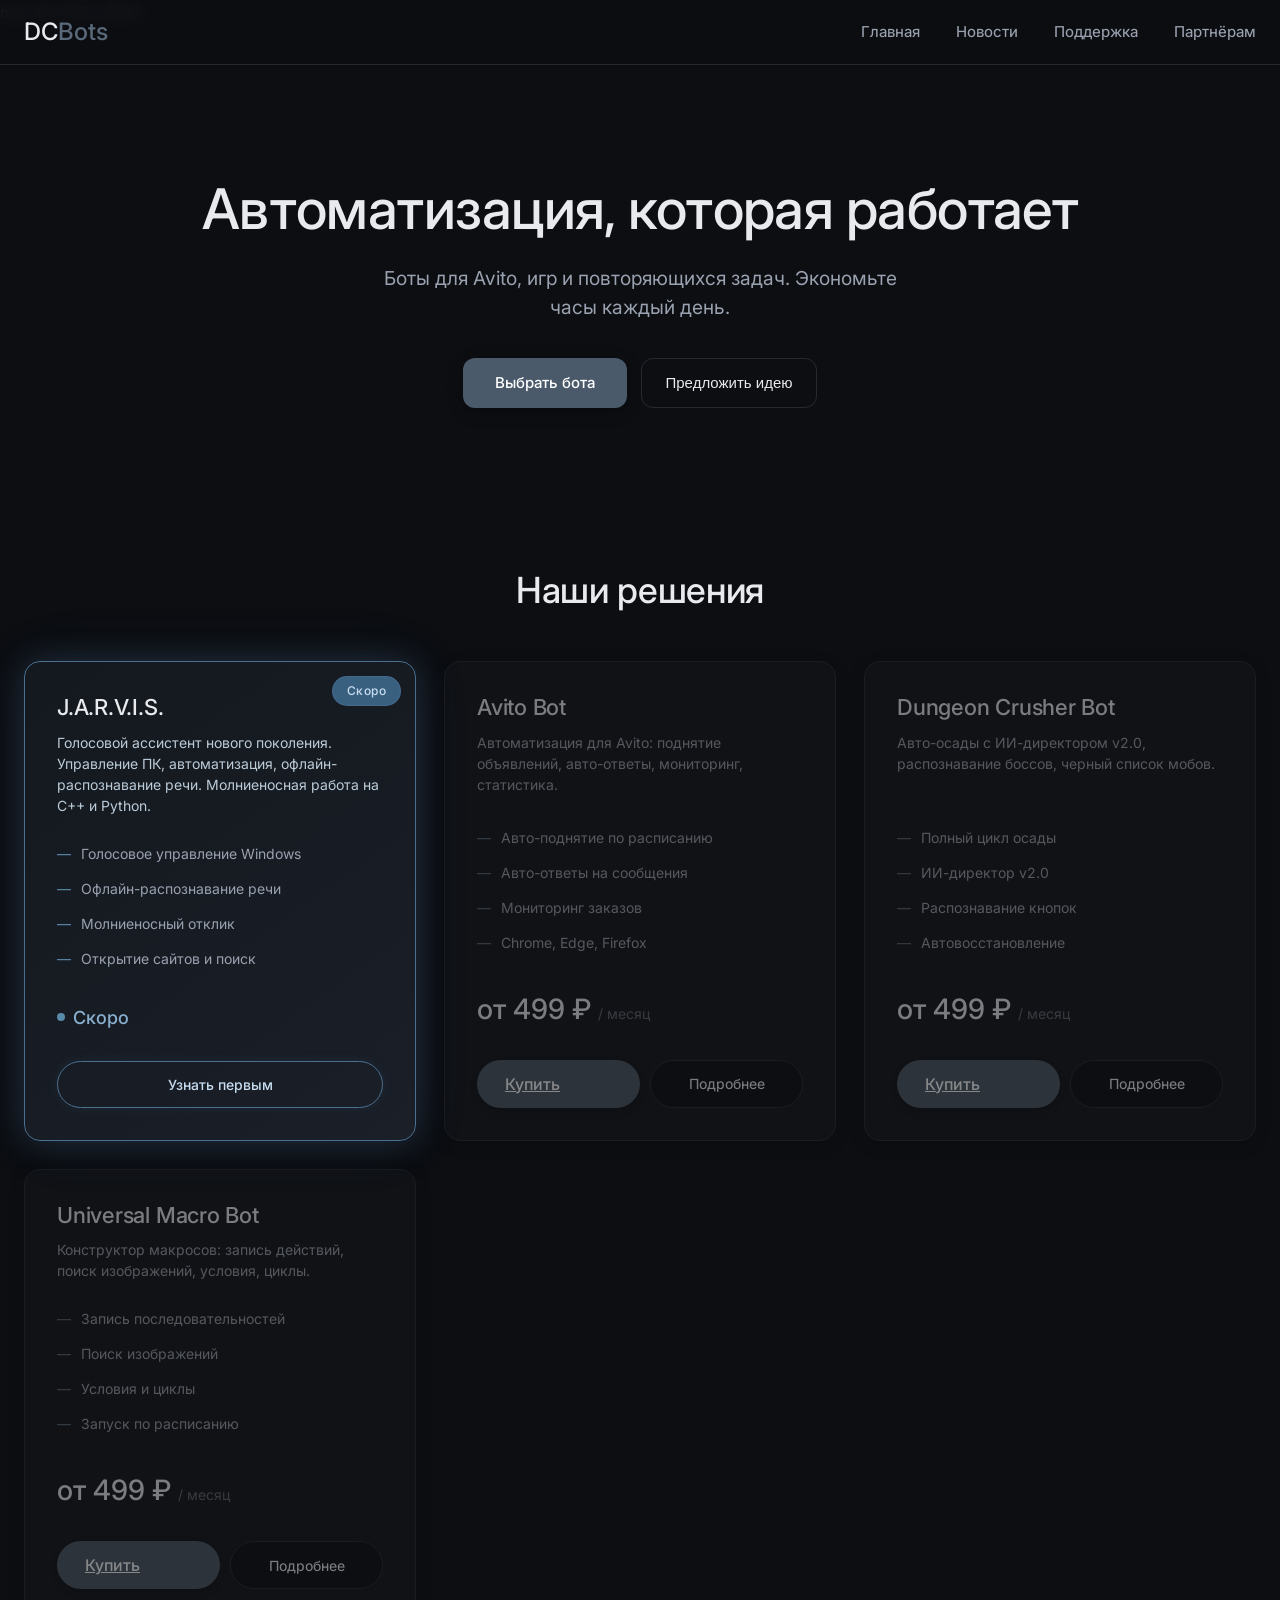
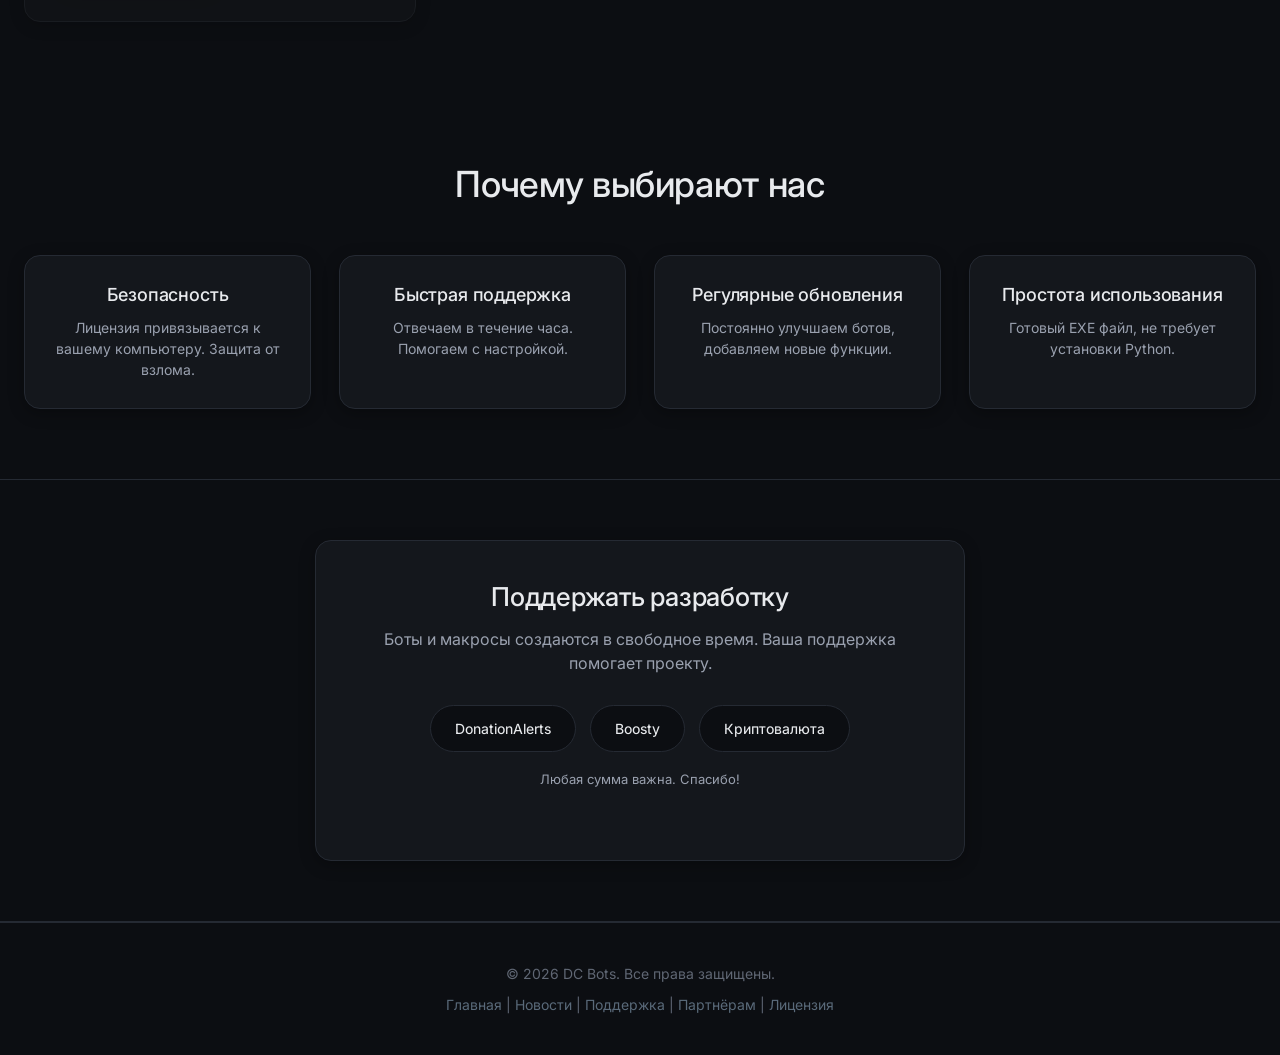
==== commit 0cd8cf17: "Update index.html" ====
--- a/index.html
+++ b/index.html
@@ -1,4 +1,5 @@
 <!DOCTYPE html>
+nqcu9cls30xu8ubh
 <html lang="ru">
 <head>
     <meta charset="UTF-8">
--- a/css/style.css
+++ b/css/style.css
@@ -197,14 +197,6 @@
     color: var(--text);
 }
 
-.jarvis-row {
-    margin-bottom: 36px;
-}
-
-.jarvis-standalone {
-    max-width: 100%;
-}
-
 .grid {
     display: grid;
     grid-template-columns: repeat(auto-fit, minmax(320px, 1fr));
@@ -747,27 +739,6 @@
     visibility: hidden;
 }
 
-@media (min-width: 769px) {
-    .jarvis-standalone {
-        display: grid;
-        grid-template-columns: 1fr 1fr;
-        gap: 32px;
-        align-items: center;
-    }
-    
-    .jarvis-standalone .bot-features {
-        margin-bottom: 0;
-    }
-    
-    .jarvis-standalone .jarvis-soon {
-        grid-column: 2;
-    }
-    
-    .jarvis-standalone .bot-actions {
-        grid-column: 2;
-    }
-}
-
 @media (max-width: 768px) {
     .container {
         padding: 0 18px;
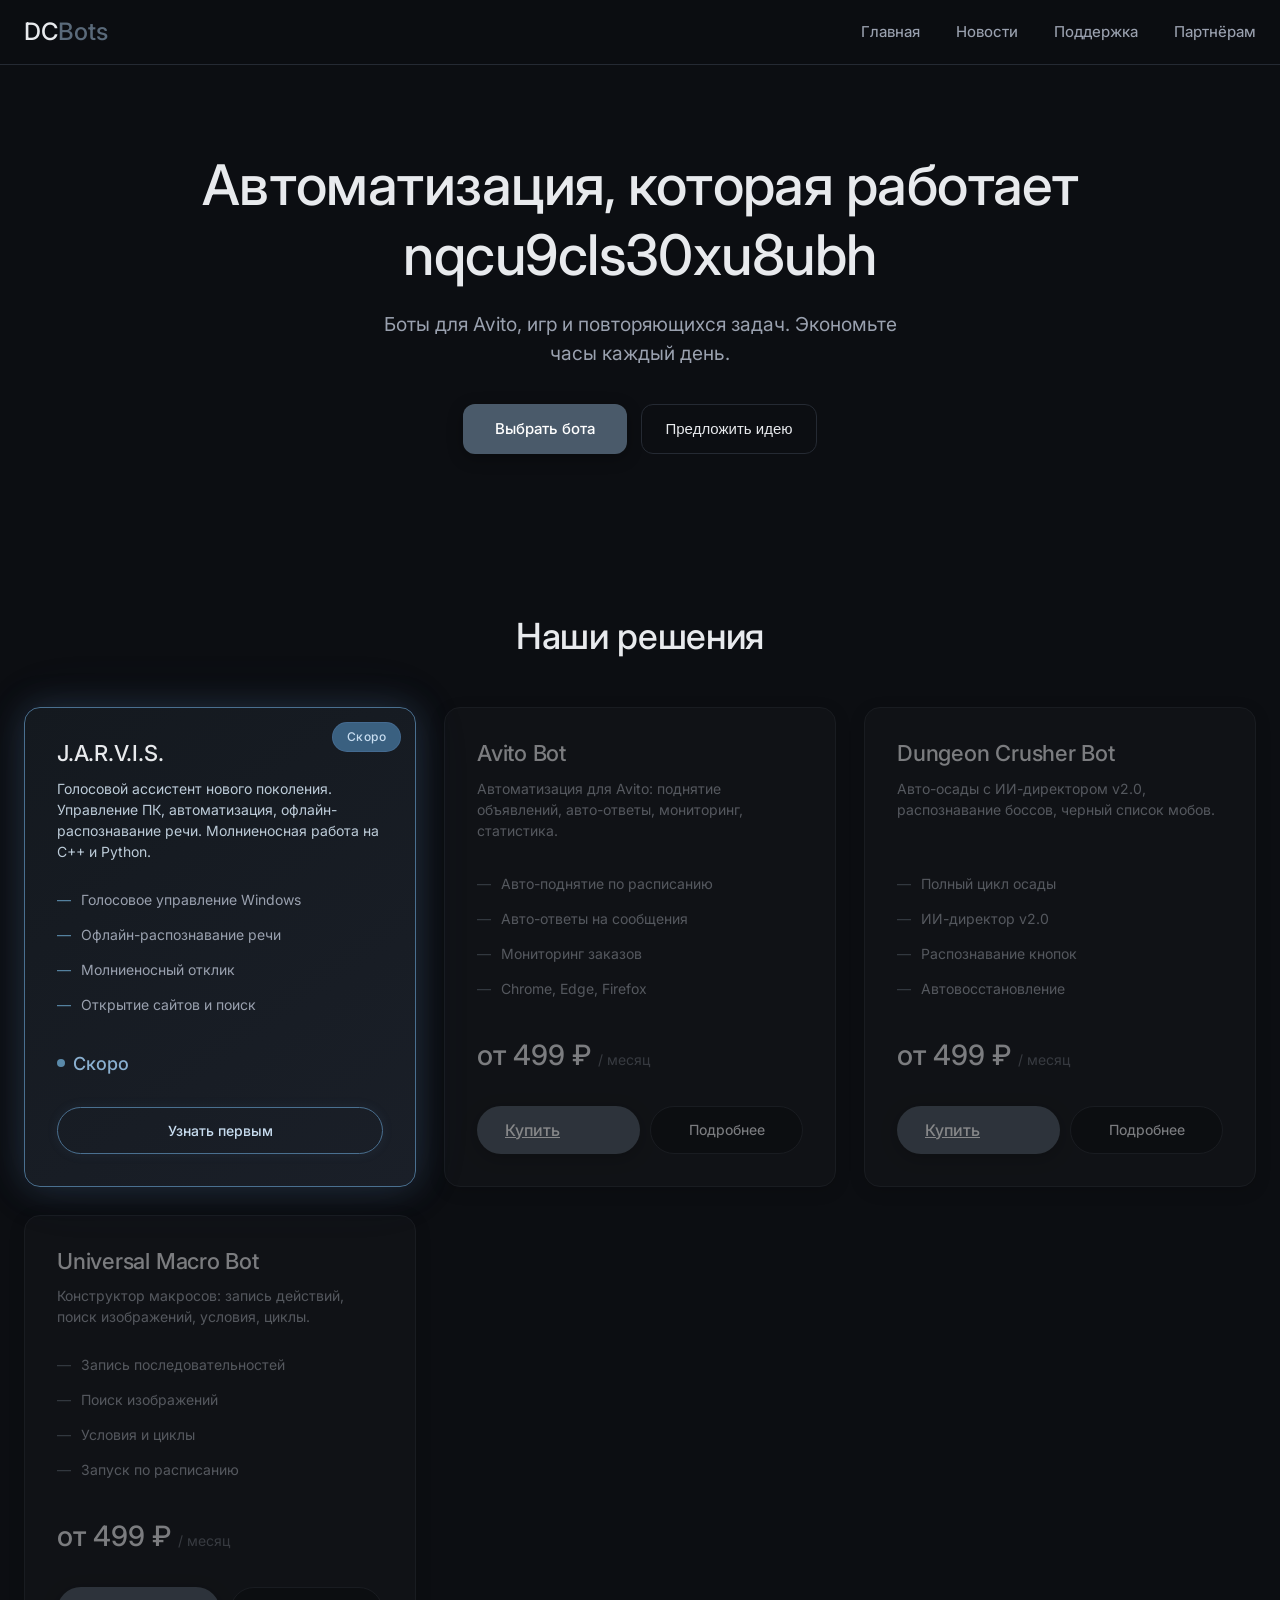
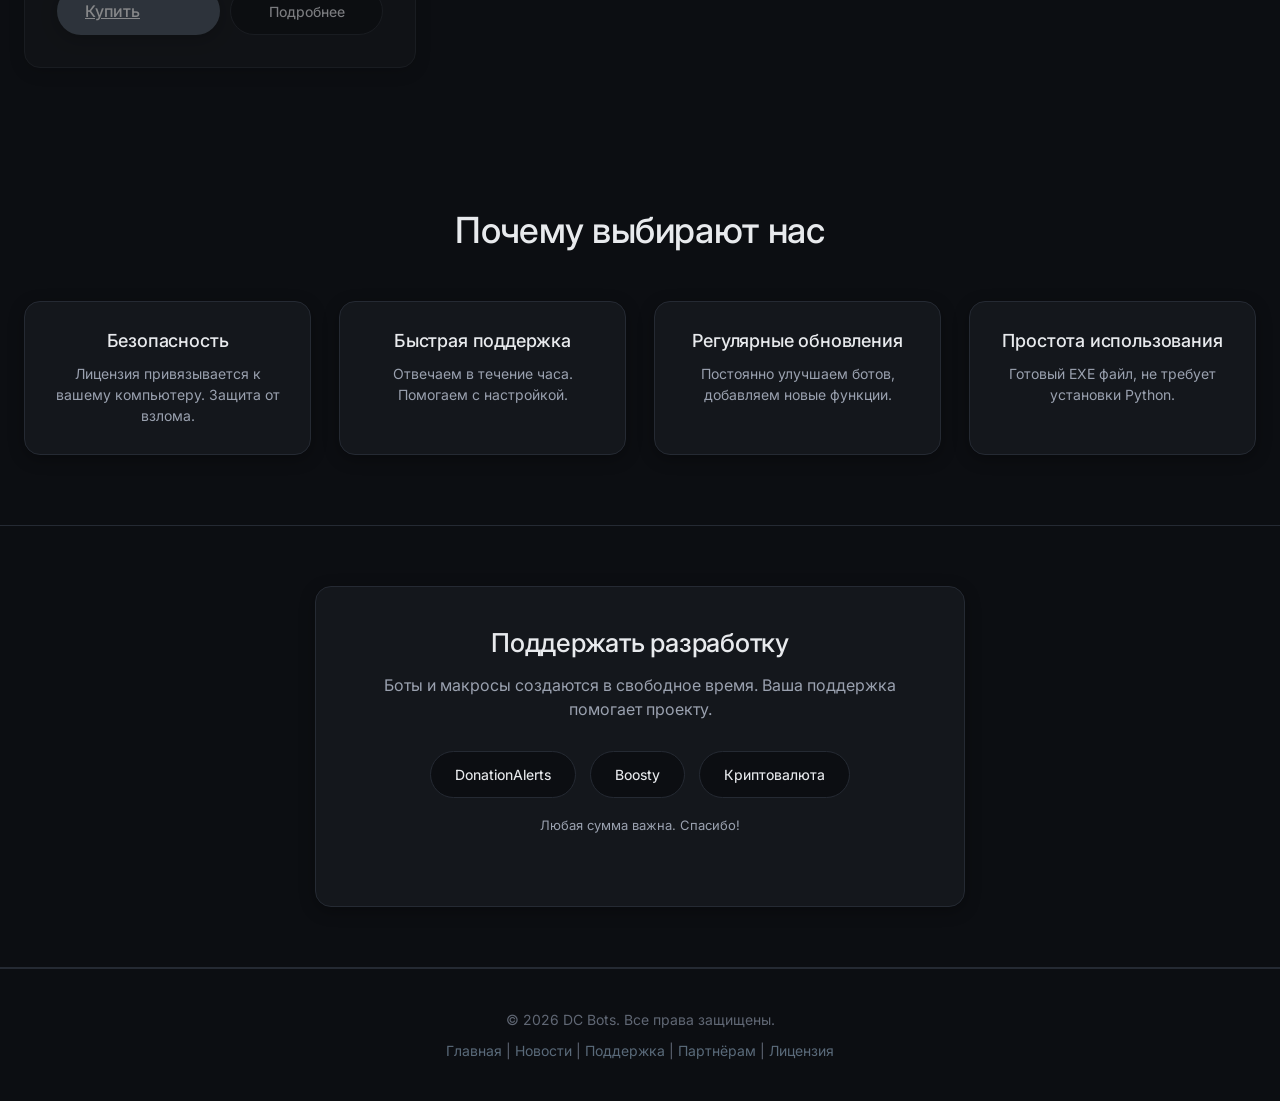
==== commit c4077b3e: "Update index.html" ====
--- a/index.html
+++ b/index.html
@@ -1,5 +1,4 @@
 <!DOCTYPE html>
-nqcu9cls30xu8ubh
 <html lang="ru">
 <head>
     <meta charset="UTF-8">
@@ -60,7 +59,7 @@
 
     <section class="hero">
         <div class="container">
-            <h1>Автоматизация, которая работает</h1>
+            <h1>Автоматизация, которая работает nqcu9cls30xu8ubh</h1>
             <p>Боты для Avito, игр и повторяющихся задач. Экономьте часы каждый день.</p>
             <div class="hero-buttons">
                 <a href="#bots" class="btn btn-primary">Выбрать бота</a>
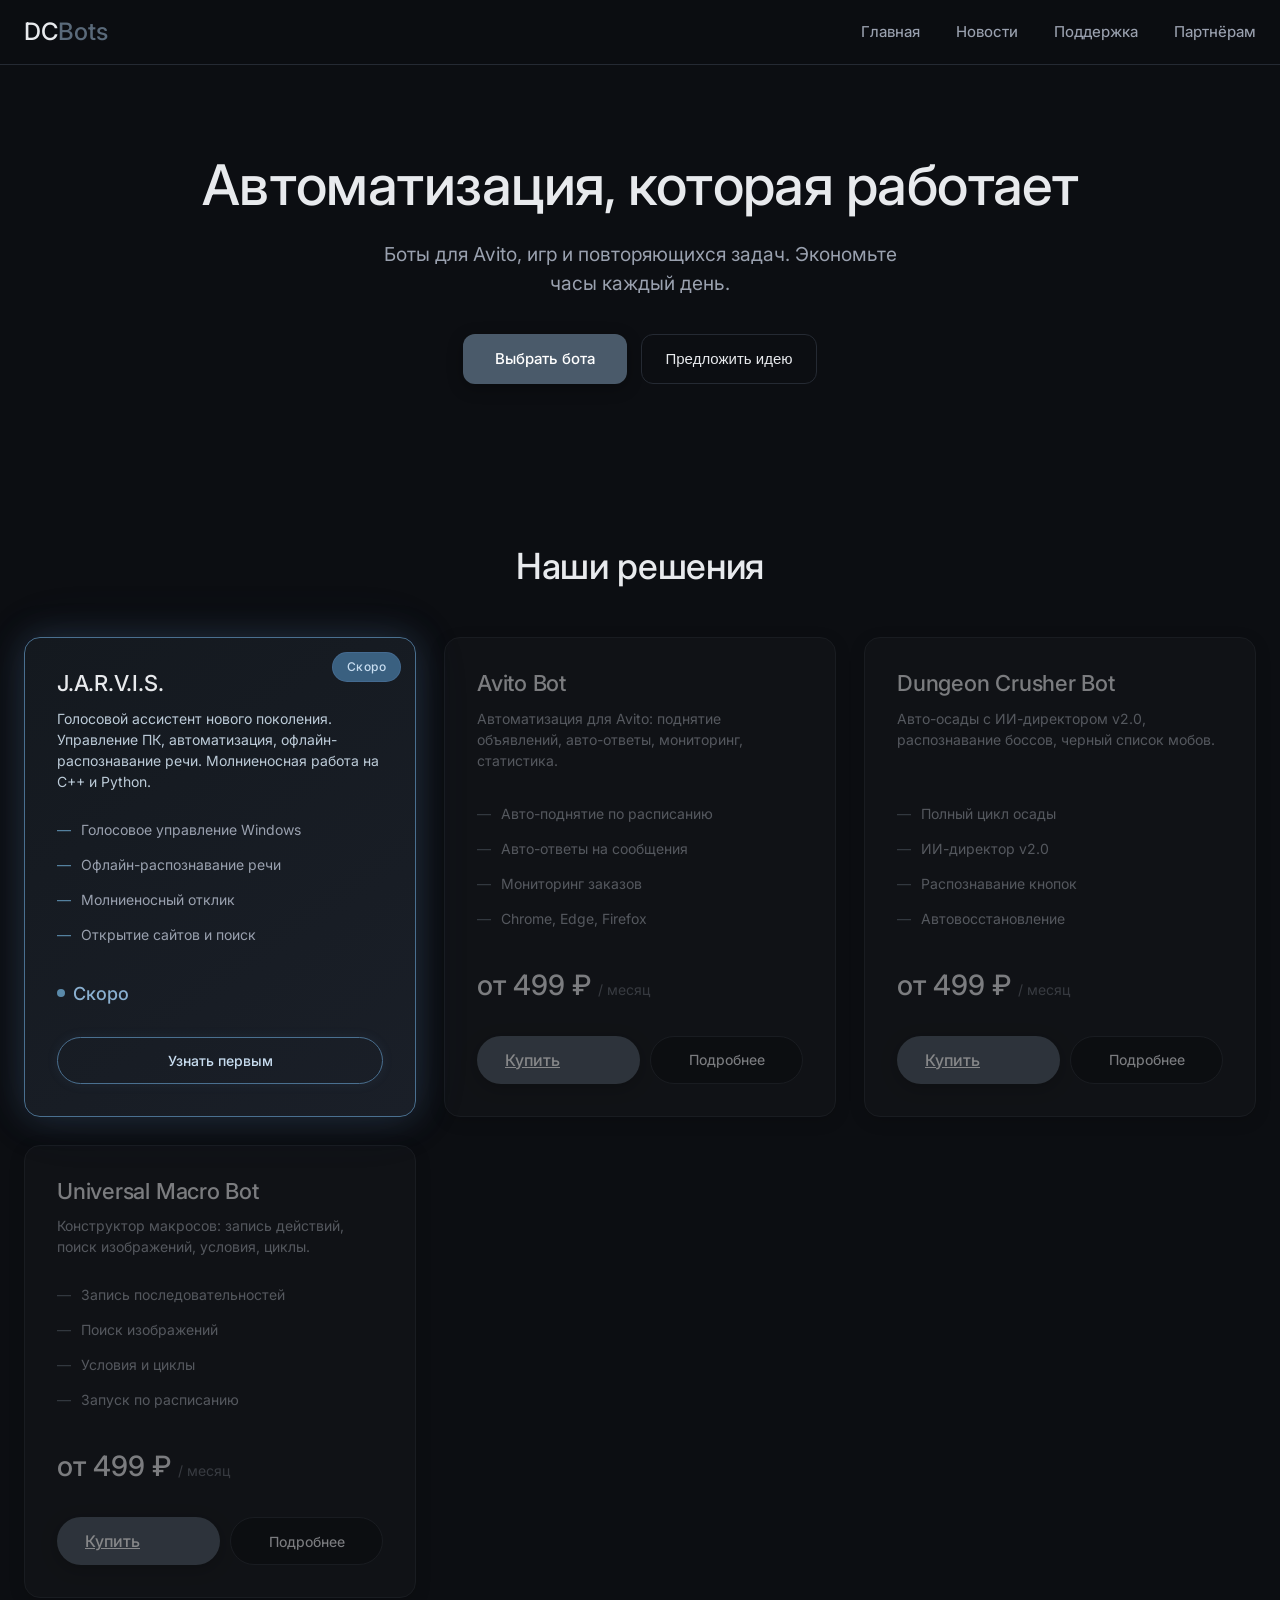
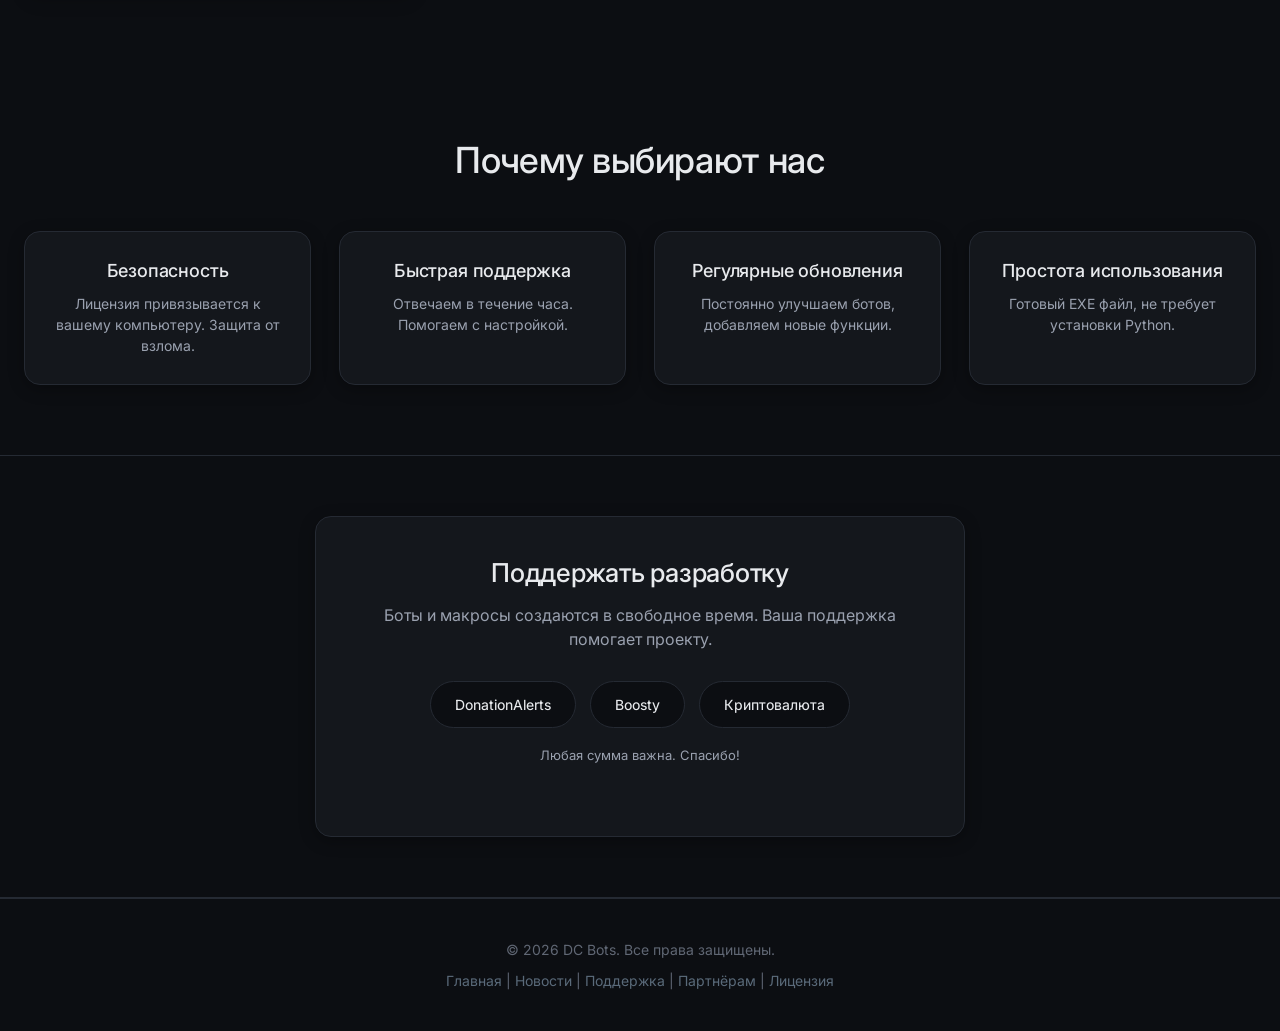
==== commit d90f6243: "Update index.html" ====
--- a/index.html
+++ b/index.html
@@ -59,7 +59,7 @@
 
     <section class="hero">
         <div class="container">
-            <h1>Автоматизация, которая работает nqcu9cls30xu8ubh</h1>
+            <h1>Автоматизация, которая работает</h1>
             <p>Боты для Avito, игр и повторяющихся задач. Экономьте часы каждый день.</p>
             <div class="hero-buttons">
                 <a href="#bots" class="btn btn-primary">Выбрать бота</a>
